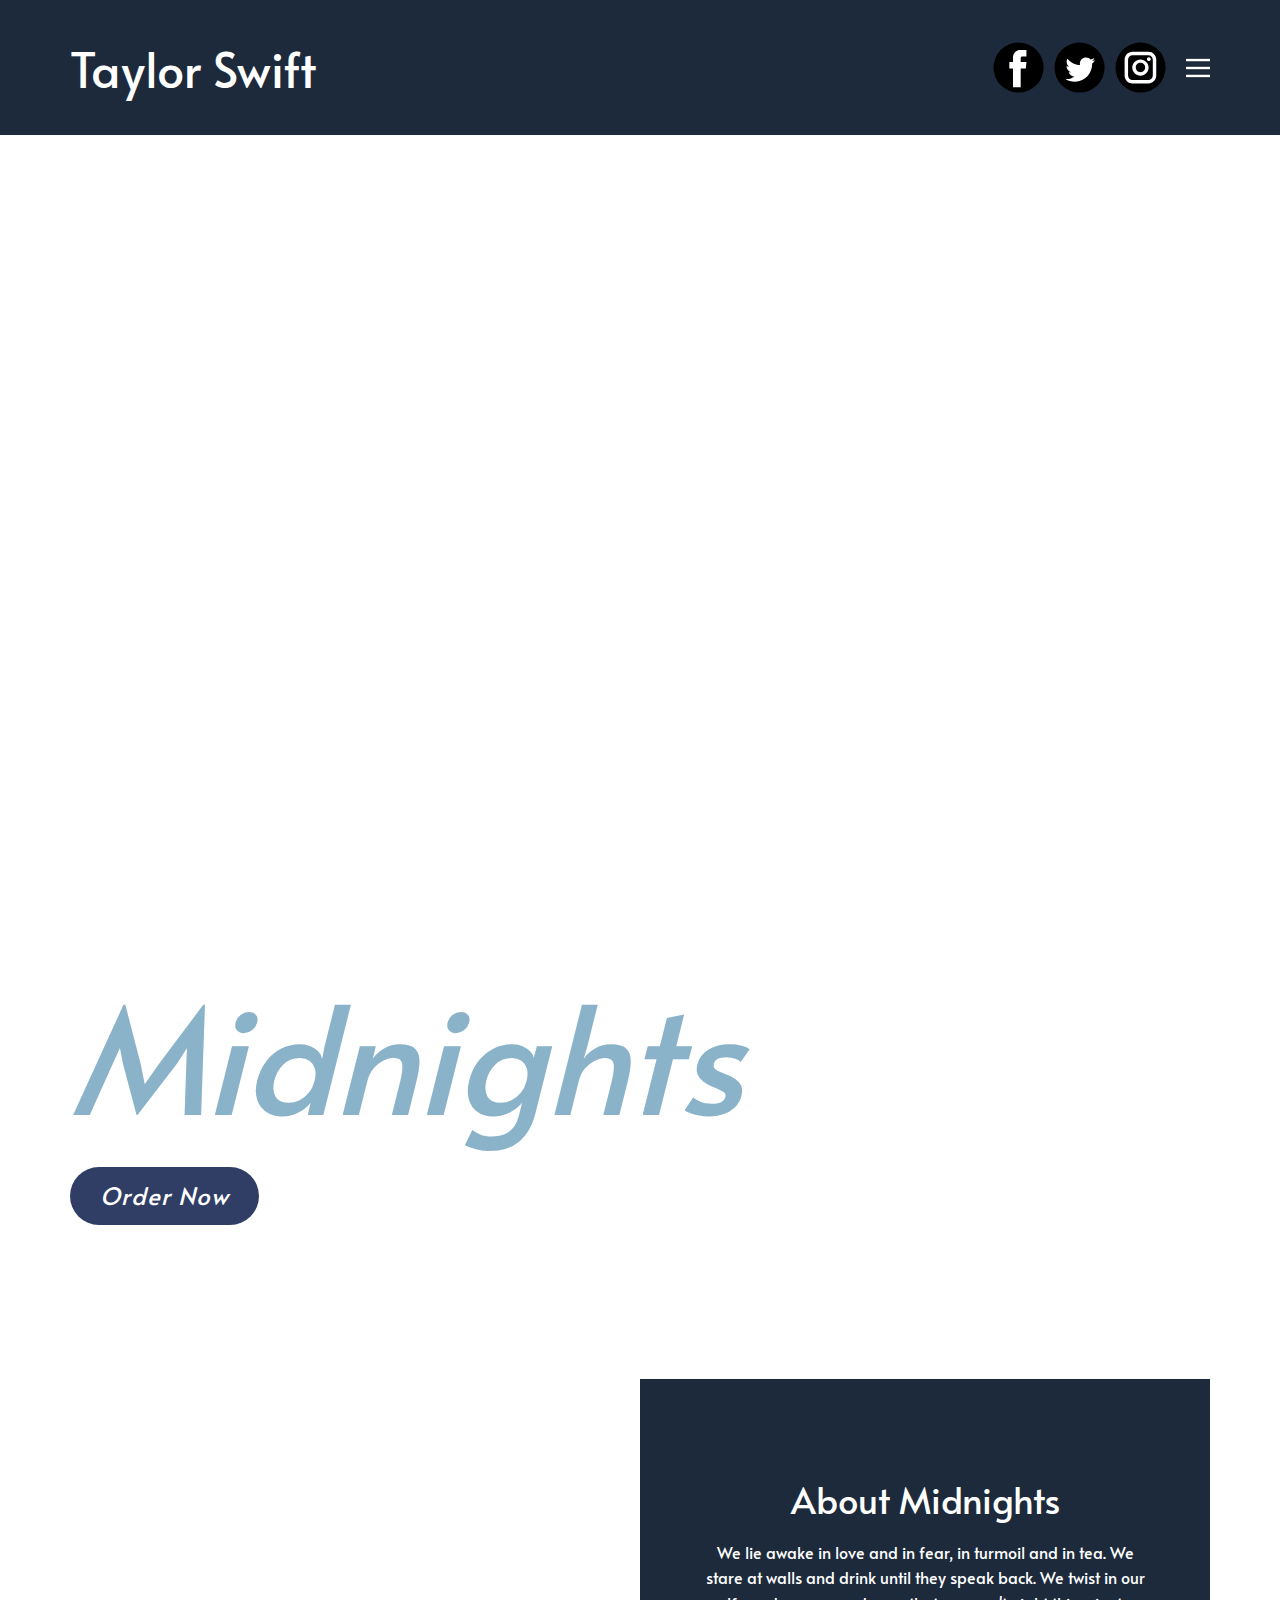
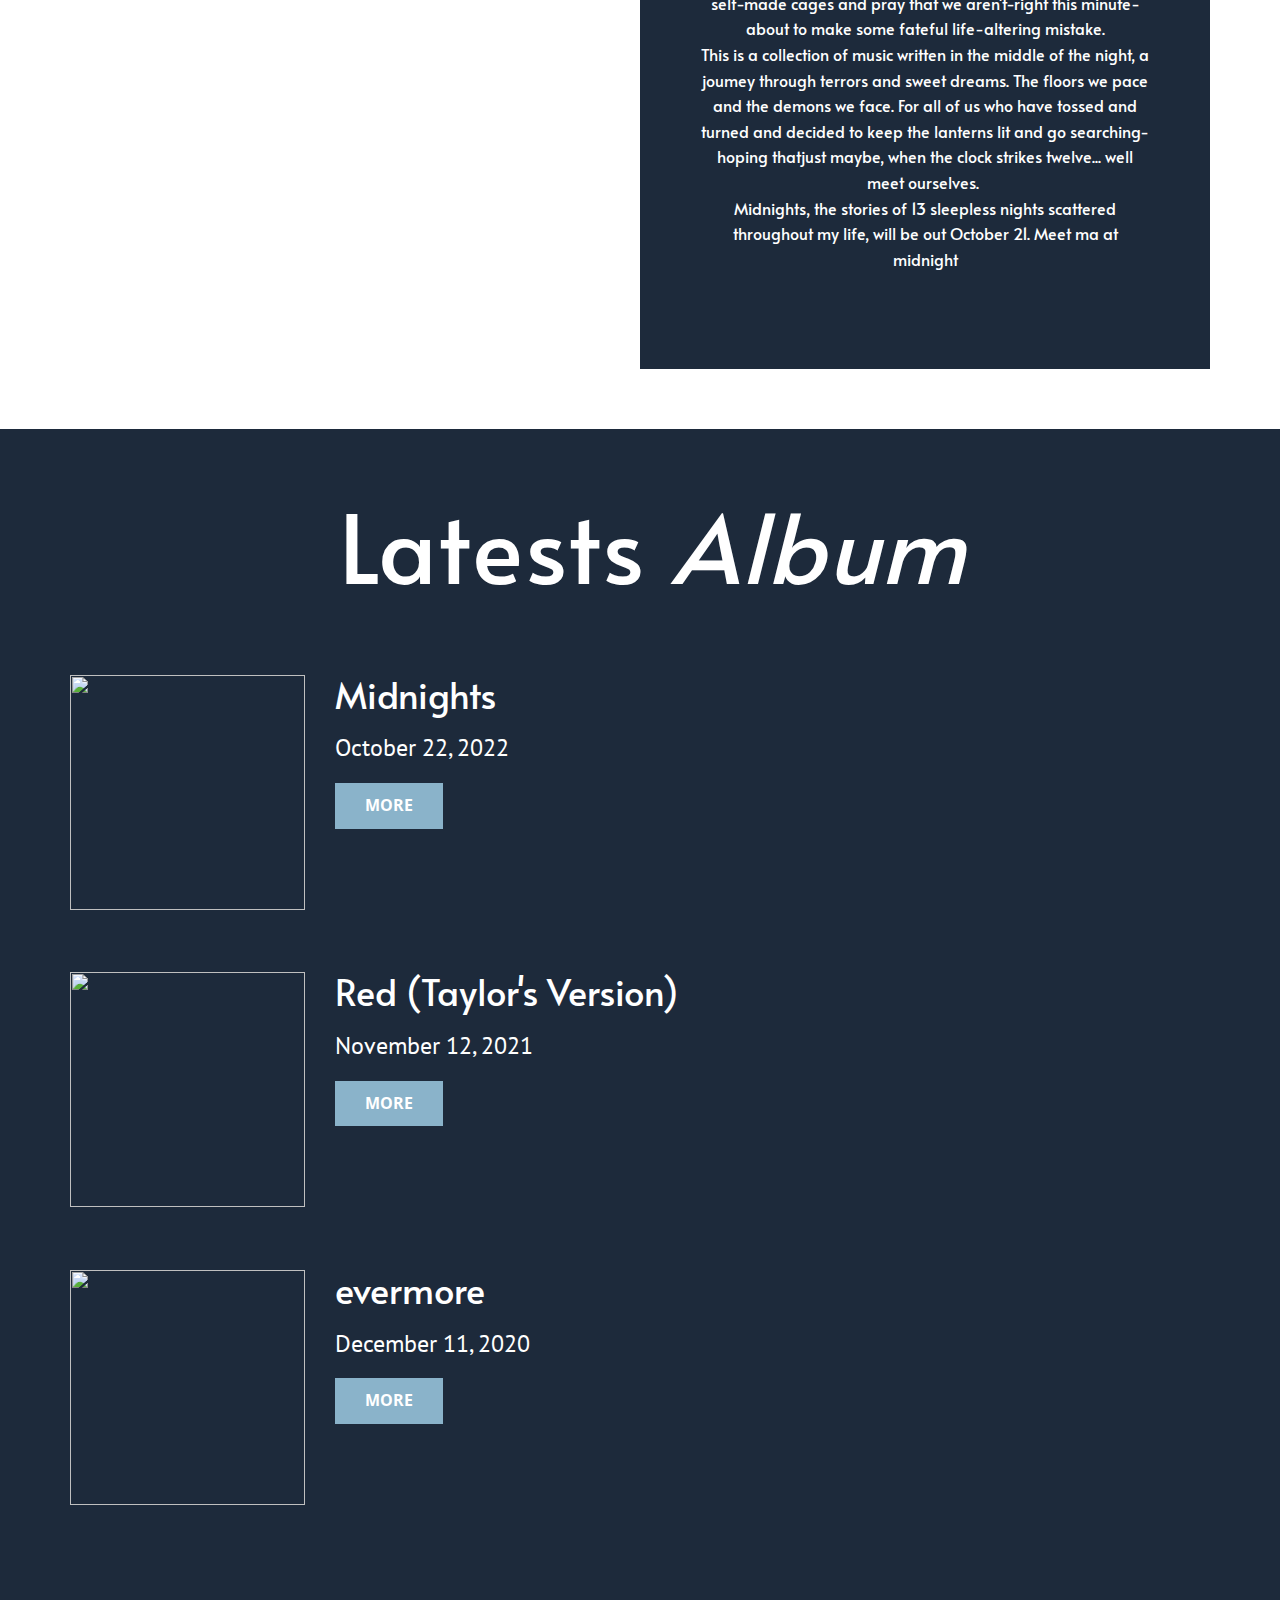
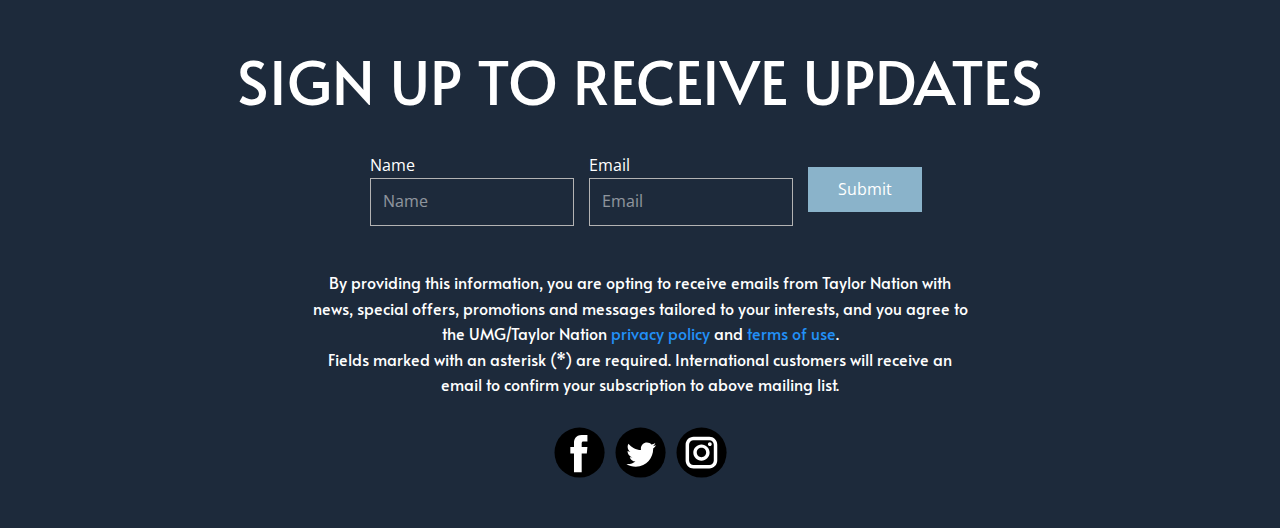
==== index.html @ 87cee046 "Add files via upload" ====
<!DOCTYPE html>
<html style="font-size: 16px;" lang="en"><head>
    <meta name="viewport" content="width=device-width, initial-scale=1.0">
    <meta charset="utf-8">
    <meta name="keywords" content="Global, ​Music, Your club name, dance, Festival, ​Our Night Club, ​&nbsp;Latests Events, Vatos Locos and Friends Friday 5.26, II Points x Secret Project – May 1st, Jean Pierre’s Wynwood Remix, ​Next Level Entertainment, Themusicshow, ​The best DJ&amp;apos;s and Musicians, ​Tonight Special Party&nbsp; &nbsp; Booking Available">
    <meta name="description" content="">
    <title>Home</title>
    <link rel="stylesheet" href="nicepage.css" media="screen">
<link rel="stylesheet" href="Home.css" media="screen">
    <script class="u-script" type="text/javascript" src="jquery.js" defer=""></script>
    <script class="u-script" type="text/javascript" src="nicepage.js" defer=""></script>
    <meta name="generator" content="Nicepage 4.20.1, nicepage.com">
    <link id="u-theme-google-font" rel="stylesheet" href="https://fonts.googleapis.com/css?family=Roboto:100,100i,300,300i,400,400i,500,500i,700,700i,900,900i|Open+Sans:300,300i,400,400i,500,500i,600,600i,700,700i,800,800i">
    <link id="u-page-google-font" rel="stylesheet" href="https://fonts.googleapis.com/css?family=PT+Sans:400,400i,700,700i|Alata:400">
    
    
    
    
    
    <script type="application/ld+json">{
		"@context": "http://schema.org",
		"@type": "Organization",
		"name": "",
		"sameAs": [
				"https://www.facebook.com/TaylorSwift",
				"https://twitter.com/taylorswift13?ref_src=twsrc%5Egoogle%7Ctwcamp%5Eserp%7Ctwgr%5Eauthor",
				"https://www.instagram.com/taylorswift/"
		]
}</script>
    <meta name="theme-color" content="#2290f7">
    <meta name="twitter:site" content="@">
    <meta name="twitter:card" content="summary_large_image">
    <meta name="twitter:title" content="Home">
    <meta name="twitter:description" content="">
    <meta property="og:title" content="Home">
    <meta property="og:type" content="website">
  </head>
  <body data-home-page="Home.html" data-home-page-title="Home" class="u-body u-xl-mode" data-lang="en"><header class="u-clearfix u-custom-color-1 u-header u-header" id="sec-f2d3"><div class="u-clearfix u-sheet u-valign-middle-lg u-valign-middle-md u-valign-middle-sm u-valign-middle-xl u-sheet-1">
        <h1 class="u-align-left u-custom-font u-text u-text-default u-text-1">Taylor Swift</h1>
        <nav class="u-align-right u-menu u-menu-hamburger u-offcanvas u-menu-1" data-responsive-from="XL">
          <div class="menu-collapse">
            <a class="u-button-style u-nav-link" href="#" style="padding: 4px 0px; font-size: calc(1em + 8px);">
              <svg class="u-svg-link" preserveAspectRatio="xMidYMin slice" viewBox="0 0 302 302" style=""><use xmlns:xlink="http://www.w3.org/1999/xlink" xlink:href="#svg-5c50"></use></svg>
              <svg xmlns="http://www.w3.org/2000/svg" xmlns:xlink="http://www.w3.org/1999/xlink" version="1.1" id="svg-5c50" x="0px" y="0px" viewBox="0 0 302 302" style="enable-background:new 0 0 302 302;" xml:space="preserve" class="u-svg-content"><g><rect y="36" width="302" height="30"></rect><rect y="236" width="302" height="30"></rect><rect y="136" width="302" height="30"></rect>
</g><g></g><g></g><g></g><g></g><g></g><g></g><g></g><g></g><g></g><g></g><g></g><g></g><g></g><g></g><g></g></svg>
            </a>
          </div>
          <div class="u-custom-menu u-nav-container">
            <ul class="u-nav u-unstyled u-nav-1"><li class="u-nav-item"><a class="u-button-style u-nav-link u-text-active-palette-1-base u-text-hover-palette-2-base" href="Home.html#carousel_54cc" style="padding: 10px 20px;">Home</a>
</li><li class="u-nav-item"><a class="u-button-style u-nav-link u-text-active-palette-1-base u-text-hover-palette-2-base" href="Home.html#sec-27c8" style="padding: 10px 20px;">About</a>
</li><li class="u-nav-item"><a class="u-button-style u-nav-link u-text-active-palette-1-base u-text-hover-palette-2-base" href="Home.html#sec-0b57" style="padding: 10px 20px;">Contact</a>
</li></ul>
          </div>
          <div class="u-custom-menu u-nav-container-collapse">
            <div class="u-align-center u-black u-container-style u-inner-container-layout u-opacity u-opacity-95 u-sidenav">
              <div class="u-inner-container-layout u-sidenav-overflow">
                <div class="u-menu-close"></div>
                <ul class="u-align-center u-nav u-popupmenu-items u-unstyled u-nav-2"><li class="u-nav-item"><a class="u-button-style u-nav-link" href="Home.html#carousel_54cc">Home</a>
</li><li class="u-nav-item"><a class="u-button-style u-nav-link" href="Home.html#sec-27c8">About</a>
</li><li class="u-nav-item"><a class="u-button-style u-nav-link" href="Home.html#sec-0b57">Contact</a>
</li></ul>
              </div>
            </div>
            <div class="u-black u-menu-overlay u-opacity u-opacity-70"></div>
          </div>
        </nav>
        <div class="u-social-icons u-spacing-10 u-social-icons-1">
          <a class="u-social-url" title="facebook" target="_blank" href="https://www.facebook.com/TaylorSwift"><span class="u-icon u-social-facebook u-social-icon u-text-black u-icon-1"><svg class="u-svg-link" preserveAspectRatio="xMidYMin slice" viewBox="0 0 112 112" style=""><use xmlns:xlink="http://www.w3.org/1999/xlink" xlink:href="#svg-efab"></use></svg><svg class="u-svg-content" viewBox="0 0 112 112" x="0" y="0" id="svg-efab"><circle fill="currentColor" cx="56.1" cy="56.1" r="55"></circle><path fill="#FFFFFF" d="M73.5,31.6h-9.1c-1.4,0-3.6,0.8-3.6,3.9v8.5h12.6L72,58.3H60.8v40.8H43.9V58.3h-8V43.9h8v-9.2
c0-6.7,3.1-17,17-17h12.5v13.9H73.5z"></path></svg></span>
          </a>
          <a class="u-social-url" title="twitter" target="_blank" href="https://twitter.com/taylorswift13?ref_src=twsrc%5Egoogle%7Ctwcamp%5Eserp%7Ctwgr%5Eauthor"><span class="u-icon u-social-icon u-social-twitter u-text-black u-icon-2"><svg class="u-svg-link" preserveAspectRatio="xMidYMin slice" viewBox="0 0 112 112" style=""><use xmlns:xlink="http://www.w3.org/1999/xlink" xlink:href="#svg-05a2"></use></svg><svg class="u-svg-content" viewBox="0 0 112 112" x="0" y="0" id="svg-05a2"><circle fill="currentColor" class="st0" cx="56.1" cy="56.1" r="55"></circle><path fill="#FFFFFF" d="M83.8,47.3c0,0.6,0,1.2,0,1.7c0,17.7-13.5,38.2-38.2,38.2C38,87.2,31,85,25,81.2c1,0.1,2.1,0.2,3.2,0.2
c6.3,0,12.1-2.1,16.7-5.7c-5.9-0.1-10.8-4-12.5-9.3c0.8,0.2,1.7,0.2,2.5,0.2c1.2,0,2.4-0.2,3.5-0.5c-6.1-1.2-10.8-6.7-10.8-13.1
c0-0.1,0-0.1,0-0.2c1.8,1,3.9,1.6,6.1,1.7c-3.6-2.4-6-6.5-6-11.2c0-2.5,0.7-4.8,1.8-6.7c6.6,8.1,16.5,13.5,27.6,14
c-0.2-1-0.3-2-0.3-3.1c0-7.4,6-13.4,13.4-13.4c3.9,0,7.3,1.6,9.8,4.2c3.1-0.6,5.9-1.7,8.5-3.3c-1,3.1-3.1,5.8-5.9,7.4
c2.7-0.3,5.3-1,7.7-2.1C88.7,43,86.4,45.4,83.8,47.3z"></path></svg></span>
          </a>
          <a class="u-social-url" title="instagram" target="_blank" href="https://www.instagram.com/taylorswift/"><span class="u-icon u-social-icon u-social-instagram u-text-black u-icon-3"><svg class="u-svg-link" preserveAspectRatio="xMidYMin slice" viewBox="0 0 112 112" style=""><use xmlns:xlink="http://www.w3.org/1999/xlink" xlink:href="#svg-617a"></use></svg><svg class="u-svg-content" viewBox="0 0 112 112" x="0" y="0" id="svg-617a"><circle fill="currentColor" cx="56.1" cy="56.1" r="55"></circle><path fill="#FFFFFF" d="M55.9,38.2c-9.9,0-17.9,8-17.9,17.9C38,66,46,74,55.9,74c9.9,0,17.9-8,17.9-17.9C73.8,46.2,65.8,38.2,55.9,38.2
z M55.9,66.4c-5.7,0-10.3-4.6-10.3-10.3c-0.1-5.7,4.6-10.3,10.3-10.3c5.7,0,10.3,4.6,10.3,10.3C66.2,61.8,61.6,66.4,55.9,66.4z"></path><path fill="#FFFFFF" d="M74.3,33.5c-2.3,0-4.2,1.9-4.2,4.2s1.9,4.2,4.2,4.2s4.2-1.9,4.2-4.2S76.6,33.5,74.3,33.5z"></path><path fill="#FFFFFF" d="M73.1,21.3H38.6c-9.7,0-17.5,7.9-17.5,17.5v34.5c0,9.7,7.9,17.6,17.5,17.6h34.5c9.7,0,17.5-7.9,17.5-17.5V38.8
C90.6,29.1,82.7,21.3,73.1,21.3z M83,73.3c0,5.5-4.5,9.9-9.9,9.9H38.6c-5.5,0-9.9-4.5-9.9-9.9V38.8c0-5.5,4.5-9.9,9.9-9.9h34.5
c5.5,0,9.9,4.5,9.9,9.9V73.3z"></path></svg></span>
          </a>
        </div>
      </div></header>
    <section class="u-align-left u-clearfix u-image u-section-1" id="carousel_54cc" data-image-width="1600" data-image-height="900">
      <div class="u-clearfix u-sheet u-sheet-1">
        <h4 class="u-custom-font u-text u-text-body-alt-color u-text-1">Latest Release </h4>
        <h2 class="u-custom-font u-text u-text-custom-color-2 u-text-2">Midnights</h2>
        <a href="https://www.target.com/c/taylor-swift/-/N-54u4c" class="u-btn u-btn-round u-button-style u-custom-color-3 u-custom-font u-hover-custom-color-2 u-radius-50 u-text-hover-black u-btn-1">Order Now<span style="font-weight: 400;">
            <span style="font-style: italic;"></span>
          </span>
        </a>
      </div>
    </section>
    <section class="u-align-center u-clearfix u-section-2" id="sec-27c8">
      <div class="u-clearfix u-sheet u-valign-middle u-sheet-1">
        <div class="u-clearfix u-expanded-width u-gutter-0 u-layout-wrap u-layout-wrap-1">
          <div class="u-layout" style="">
            <div class="u-layout-row" style="">
              <div class="u-align-left u-container-style u-image u-layout-cell u-left-cell u-size-30 u-size-xs-60 u-image-1" src="" data-image-width="1024" data-image-height="1024">
                <div class="u-container-layout u-container-layout-1" src=""></div>
              </div>
              <div class="u-align-left u-container-style u-custom-color-1 u-layout-cell u-right-cell u-size-30 u-size-xs-60 u-layout-cell-2">
                <div class="u-container-layout u-container-layout-2">
                  <h2 class="u-align-center u-custom-font u-text u-text-default u-text-1">About Midnights</h2>
                  <p class="u-align-center u-custom-font u-text u-text-2"> We lie awake in love and in fear, in turmoil and in tea. We stare at walls and drink until they speak back. We twist in our
self-made cages and pray that we aren't-right this minute-about to make some fateful life-altering mistake.<br>This is a collection of music written in the middle of the night, a joumey through terrors and sweet dreams. The floors we pace and the demons we face. For all of us who have tossed and turned and decided to keep the lanterns lit and go searching-hoping thatjust maybe, when the clock strikes twelve... well meet ourselves.&nbsp;<br>Midnights, the stories of 13 sleepless nights scattered throughout my life, will be out October 21. Meet ma at midnight
                  </p>
                </div>
              </div>
            </div>
          </div>
        </div>
      </div>
    </section>
    <section class="u-align-center u-clearfix u-custom-color-1 u-section-3" id="carousel_39ce">
      <div class="u-clearfix u-sheet u-sheet-1">
        <h1 class="u-custom-font u-text u-text-1"><span class="u-icon"></span>&nbsp;Latests <span style="font-style: italic;">Album</span>
        </h1>
        <div class="u-expanded-width u-list u-list-1">
          <div class="u-repeater u-repeater-1">
            <div class="u-container-align-center-xs u-container-style u-list-item u-repeater-item">
              <div class="u-container-layout u-similar-container u-container-layout-1">
                <img src="images/image2.png" alt="" class="u-image u-image-default u-preserve-proportions u-image-1" data-image-width="1400" data-image-height="1400">
                <h2 class="u-align-center-sm u-align-center-xs u-custom-font u-text u-text-2">Midnights</h2>
                <h5 class="u-align-center-sm u-align-center-xs u-custom-font u-font-pt-sans u-text u-text-3">October 22, 2022</h5>
                <a href="https://open.spotify.com/album/3lS1y25WAhcqJDATJK70Mq" class="u-active-white u-align-center-xs u-border-none u-btn u-button-style u-custom-color-2 u-hover-white u-text-active-palette-5-dark-3 u-text-body-alt-color u-text-hover-palette-5-dark-3 u-btn-1">more</a>
              </div>
            </div>
            <div class="u-container-align-center-xs u-container-style u-list-item u-repeater-item">
              <div class="u-container-layout u-similar-container u-container-layout-2">
                <img src="images/image3.png" alt="" class="u-image u-image-default u-preserve-proportions u-image-2" data-image-width="300" data-image-height="300">
                <h2 class="u-align-center-sm u-align-center-xs u-custom-font u-text u-text-4">Red (Taylor's Version)</h2>
                <h5 class="u-align-center-sm u-align-center-xs u-custom-font u-font-pt-sans u-text u-text-5">November 12, 2021</h5>
                <a href="https://open.spotify.com/album/6kZ42qRrzov54LcAk4onW9" class="u-active-white u-align-center-xs u-border-none u-btn u-button-style u-custom-color-2 u-hover-white u-text-active-palette-5-dark-3 u-text-body-alt-color u-text-hover-palette-5-dark-3 u-btn-2">more</a>
              </div>
            </div>
            <div class="u-container-align-center-xs u-container-style u-list-item u-repeater-item">
              <div class="u-container-layout u-similar-container u-container-layout-3">
                <img src="images/image4.png" alt="" class="u-image u-image-default u-preserve-proportions u-image-3" data-image-width="300" data-image-height="300">
                <h2 class="u-align-center-sm u-align-center-xs u-custom-font u-text u-text-6">evermore</h2>
                <h5 class="u-align-center-sm u-align-center-xs u-custom-font u-font-pt-sans u-text u-text-7">December 11, 2020</h5>
                <a href="https://open.spotify.com/album/6AORtDjduMM3bupSWzbTSG" class="u-active-white u-align-center-xs u-border-none u-btn u-button-style u-custom-color-2 u-hover-white u-text-active-palette-5-dark-3 u-text-body-alt-color u-text-hover-palette-5-dark-3 u-btn-3">more</a>
              </div>
            </div>
          </div>
        </div>
      </div>
    </section>
    <section class="u-align-center u-clearfix u-custom-color-1 u-section-4" id="sec-0b57">
      <div class="u-clearfix u-sheet u-sheet-1">
        <h2 class="u-custom-font u-text u-text-1"> SIGN UP TO RECEIVE UPDATES</h2>
        <div class="u-form u-form-1">
          <form action="https://forms.nicepagesrv.com/Form/Process" class="u-clearfix u-form-horizontal u-form-spacing-15 u-inner-form" style="padding: 15px" source="email">
            <div class="u-form-group u-form-name u-label-top">
              <label for="name-558c" class="u-label">Name</label>
              <input type="text" placeholder="Name" id="name-558c" name="name" class="u-border-1 u-border-grey-30 u-input u-input-rectangle" required="">
            </div>
            <div class="u-form-email u-form-group u-label-top">
              <label for="email-558c" class="u-label">Email</label>
              <input type="email" placeholder="Email" id="email-558c" name="email" class="u-border-1 u-border-grey-30 u-input u-input-rectangle" required="">
            </div>
            <div class="u-form-group u-form-submit">
              <a href="#" class="u-border-none u-btn u-btn-submit u-button-style u-custom-color-2 u-btn-1">Submit</a>
              <input type="submit" value="submit" class="u-form-control-hidden">
            </div>
            <div class="u-form-send-message u-form-send-success">Thank you! Your message has been sent.</div>
            <div class="u-form-send-error u-form-send-message">Unable to send your message. Please fix errors then try again.</div>
            <input type="hidden" value="" name="recaptchaResponse">
            <input type="hidden" name="formServices" value="962bf2c0b4dd2c6fae34e771d8e2af79">
          </form>
        </div>
        <p class="u-custom-font u-text u-text-2"> By providing this information, you are opting to receive emails from Taylor Nation with news, special offers, promotions and messages tailored to your interests, and you agree to the UMG/Taylor Nation&nbsp;<a href="https://www.taylorswift.com/privacy" title="Privacy Policy" alt="Privacy Policy" class="u-active-none u-border-none u-btn u-button-style u-hover-none u-none u-text-palette-1-base u-btn-2">privacy policy</a>&nbsp;and&nbsp;<a href="https://www.taylorswift.com/terms" title="Terms of Use" alt="Terms of Use" class="u-active-none u-border-none u-btn u-button-style u-hover-none u-none u-text-palette-1-base u-btn-3">terms of use</a>.<br>Fields marked with an asterisk (*) are required. International customers will receive an email to confirm your subscription to above mailing list.
        </p>
        <div class="u-social-icons u-spacing-10 u-social-icons-1">
          <a class="u-social-url" title="facebook" target="_blank" href="https://www.facebook.com/TaylorSwift"><span class="u-icon u-social-facebook u-social-icon u-text-black u-icon-1"><svg class="u-svg-link" preserveAspectRatio="xMidYMin slice" viewBox="0 0 112 112" style=""><use xmlns:xlink="http://www.w3.org/1999/xlink" xlink:href="#svg-a2e4"></use></svg><svg class="u-svg-content" viewBox="0 0 112 112" x="0" y="0" id="svg-a2e4"><circle fill="currentColor" cx="56.1" cy="56.1" r="55"></circle><path fill="#FFFFFF" d="M73.5,31.6h-9.1c-1.4,0-3.6,0.8-3.6,3.9v8.5h12.6L72,58.3H60.8v40.8H43.9V58.3h-8V43.9h8v-9.2
c0-6.7,3.1-17,17-17h12.5v13.9H73.5z"></path></svg></span>
          </a>
          <a class="u-social-url" title="twitter" target="_blank" href="https://twitter.com/taylorswift13?ref_src=twsrc%5Egoogle%7Ctwcamp%5Eserp%7Ctwgr%5Eauthor"><span class="u-icon u-social-icon u-social-twitter u-text-black u-icon-2"><svg class="u-svg-link" preserveAspectRatio="xMidYMin slice" viewBox="0 0 112 112" style=""><use xmlns:xlink="http://www.w3.org/1999/xlink" xlink:href="#svg-2c25"></use></svg><svg class="u-svg-content" viewBox="0 0 112 112" x="0" y="0" id="svg-2c25"><circle fill="currentColor" class="st0" cx="56.1" cy="56.1" r="55"></circle><path fill="#FFFFFF" d="M83.8,47.3c0,0.6,0,1.2,0,1.7c0,17.7-13.5,38.2-38.2,38.2C38,87.2,31,85,25,81.2c1,0.1,2.1,0.2,3.2,0.2
c6.3,0,12.1-2.1,16.7-5.7c-5.9-0.1-10.8-4-12.5-9.3c0.8,0.2,1.7,0.2,2.5,0.2c1.2,0,2.4-0.2,3.5-0.5c-6.1-1.2-10.8-6.7-10.8-13.1
c0-0.1,0-0.1,0-0.2c1.8,1,3.9,1.6,6.1,1.7c-3.6-2.4-6-6.5-6-11.2c0-2.5,0.7-4.8,1.8-6.7c6.6,8.1,16.5,13.5,27.6,14
c-0.2-1-0.3-2-0.3-3.1c0-7.4,6-13.4,13.4-13.4c3.9,0,7.3,1.6,9.8,4.2c3.1-0.6,5.9-1.7,8.5-3.3c-1,3.1-3.1,5.8-5.9,7.4
c2.7-0.3,5.3-1,7.7-2.1C88.7,43,86.4,45.4,83.8,47.3z"></path></svg></span>
          </a>
          <a class="u-social-url" title="instagram" target="_blank" href="https://www.instagram.com/taylorswift/"><span class="u-icon u-social-icon u-social-instagram u-text-black u-icon-3"><svg class="u-svg-link" preserveAspectRatio="xMidYMin slice" viewBox="0 0 112 112" style=""><use xmlns:xlink="http://www.w3.org/1999/xlink" xlink:href="#svg-3aba"></use></svg><svg class="u-svg-content" viewBox="0 0 112 112" x="0" y="0" id="svg-3aba"><circle fill="currentColor" cx="56.1" cy="56.1" r="55"></circle><path fill="#FFFFFF" d="M55.9,38.2c-9.9,0-17.9,8-17.9,17.9C38,66,46,74,55.9,74c9.9,0,17.9-8,17.9-17.9C73.8,46.2,65.8,38.2,55.9,38.2
z M55.9,66.4c-5.7,0-10.3-4.6-10.3-10.3c-0.1-5.7,4.6-10.3,10.3-10.3c5.7,0,10.3,4.6,10.3,10.3C66.2,61.8,61.6,66.4,55.9,66.4z"></path><path fill="#FFFFFF" d="M74.3,33.5c-2.3,0-4.2,1.9-4.2,4.2s1.9,4.2,4.2,4.2s4.2-1.9,4.2-4.2S76.6,33.5,74.3,33.5z"></path><path fill="#FFFFFF" d="M73.1,21.3H38.6c-9.7,0-17.5,7.9-17.5,17.5v34.5c0,9.7,7.9,17.6,17.5,17.6h34.5c9.7,0,17.5-7.9,17.5-17.5V38.8
C90.6,29.1,82.7,21.3,73.1,21.3z M83,73.3c0,5.5-4.5,9.9-9.9,9.9H38.6c-5.5,0-9.9-4.5-9.9-9.9V38.8c0-5.5,4.5-9.9,9.9-9.9h34.5
c5.5,0,9.9,4.5,9.9,9.9V73.3z"></path></svg></span>
          </a>
        </div>
      </div>
    </section>
    
    
    
  
</body></html>
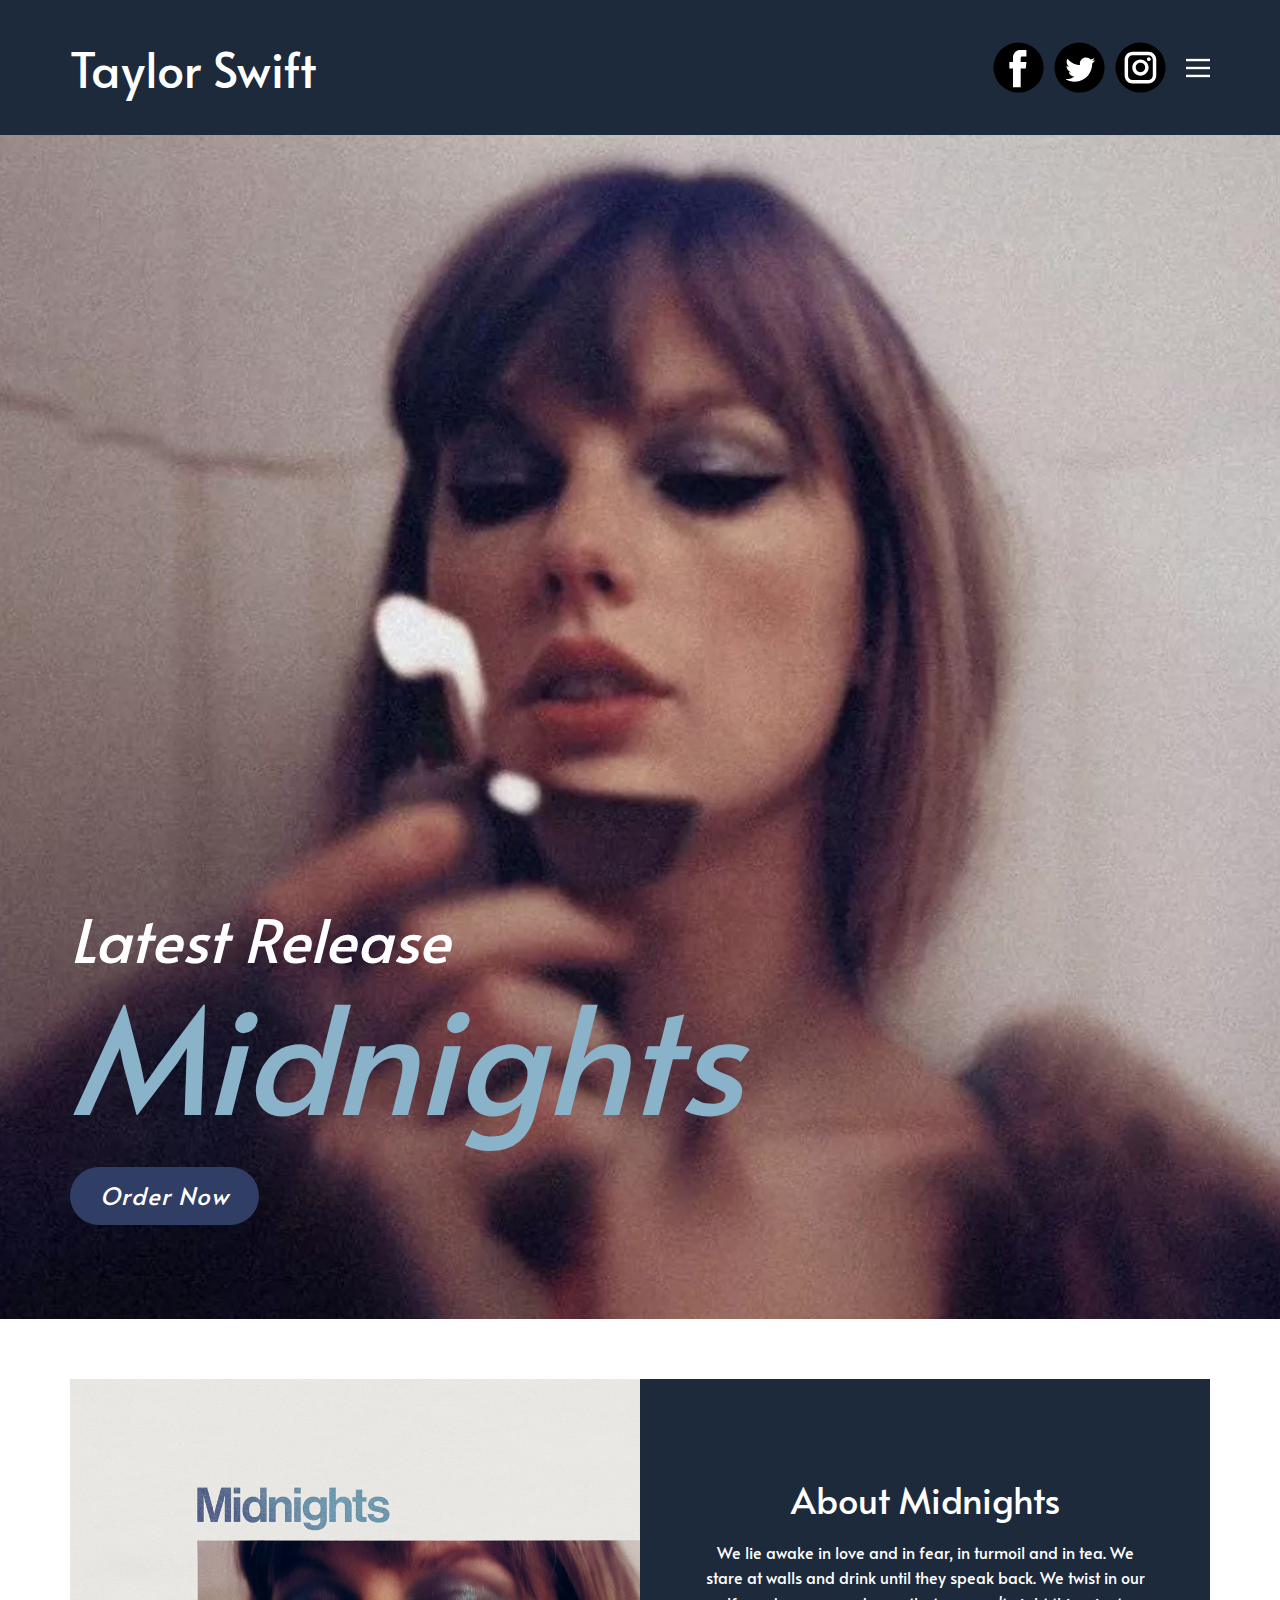
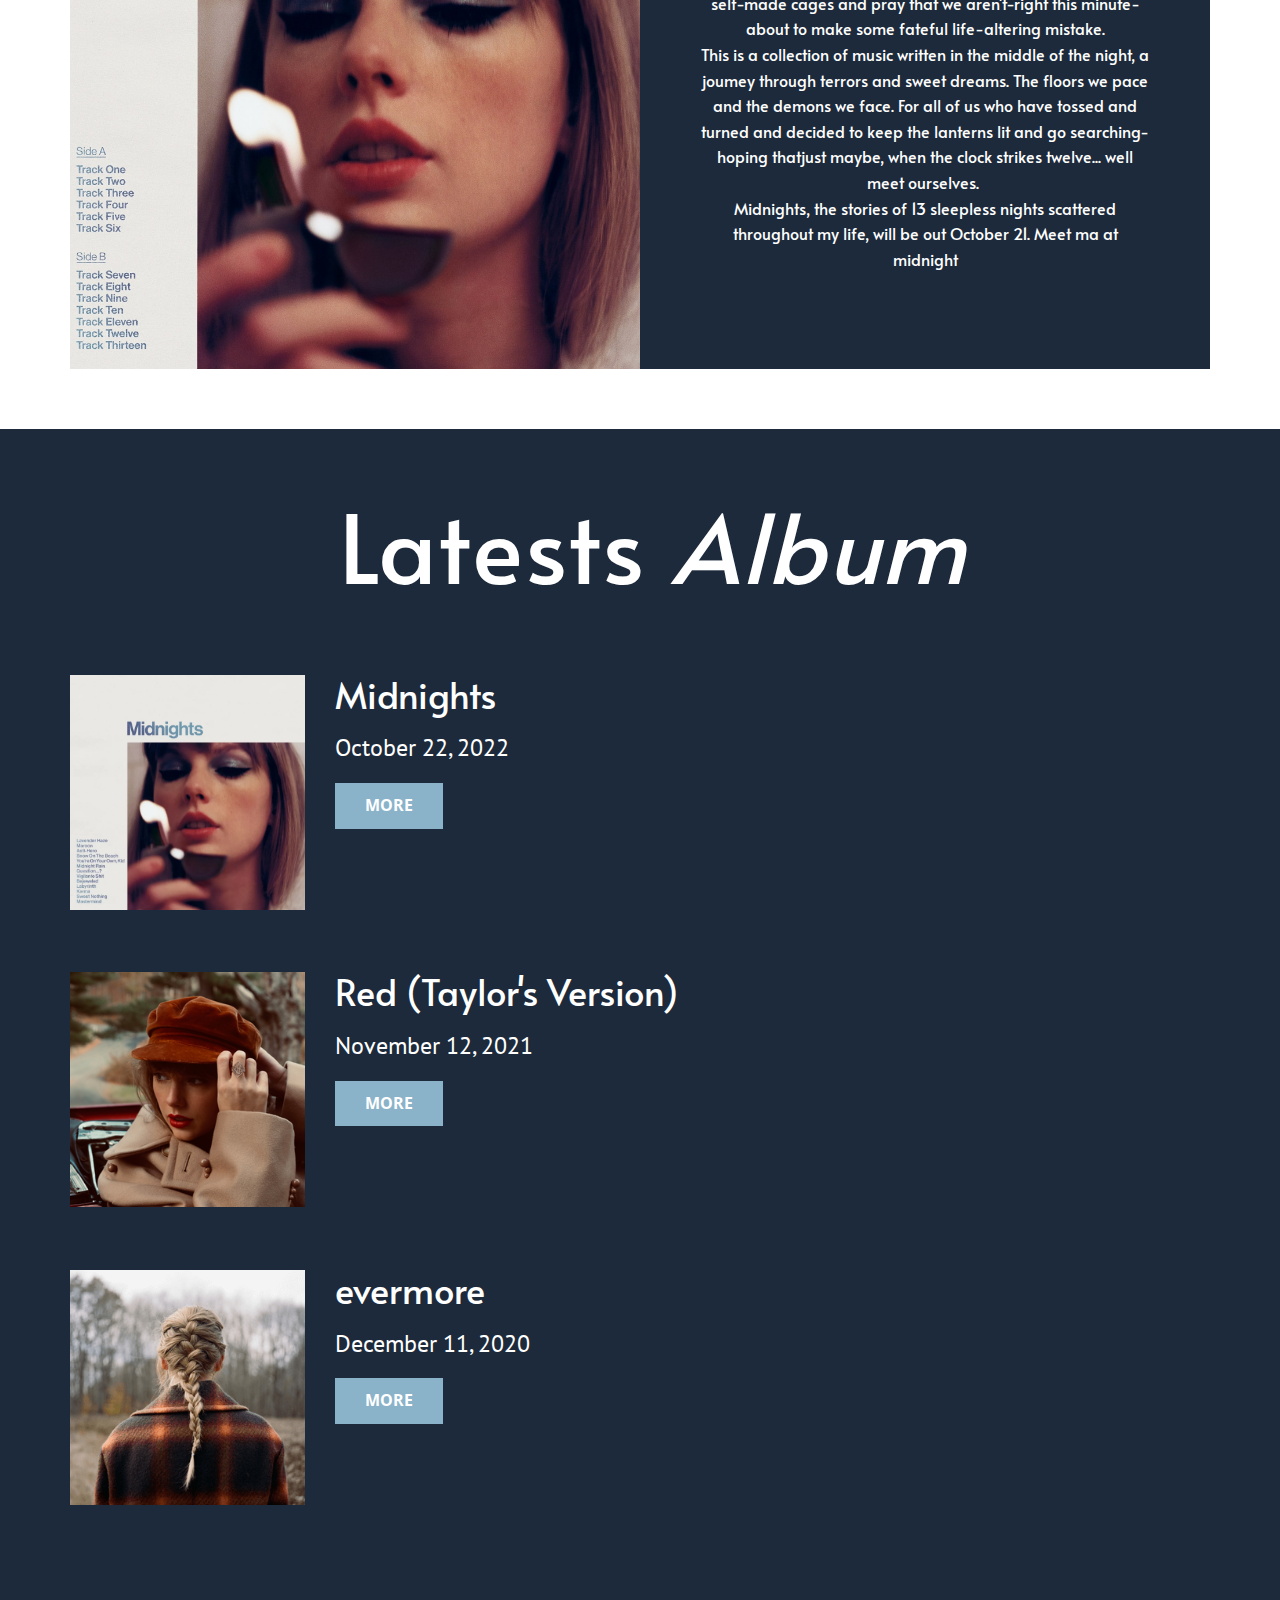
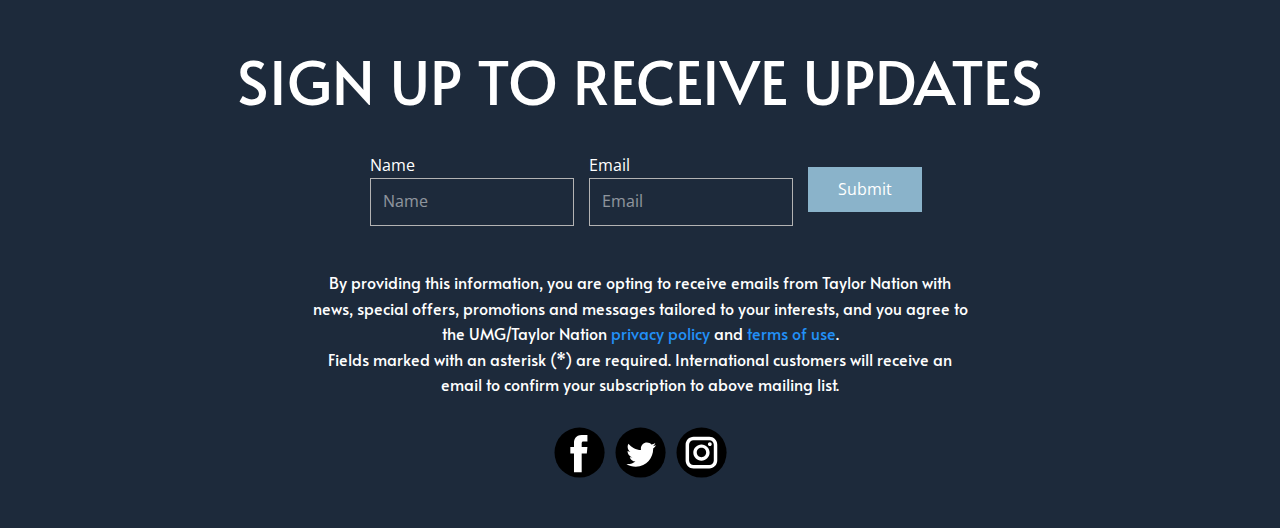
==== commit dae90fec: "Add files via upload" ====
--- a/index.html
+++ b/index.html
@@ -36,7 +36,7 @@
     <meta property="og:type" content="website">
   </head>
   <body data-home-page="Home.html" data-home-page-title="Home" class="u-body u-xl-mode" data-lang="en"><header class="u-clearfix u-custom-color-1 u-header u-header" id="sec-f2d3"><div class="u-clearfix u-sheet u-valign-middle-lg u-valign-middle-md u-valign-middle-sm u-valign-middle-xl u-sheet-1">
-        <h1 class="u-align-left u-custom-font u-text u-text-default u-text-1">Taylor Swift</h1>
+        <h1 class="u-align-center-xs u-align-left-lg u-align-left-md u-align-left-sm u-align-left-xl u-custom-font u-text u-text-default u-text-1">Taylor Swift</h1>
         <nav class="u-align-right u-menu u-menu-hamburger u-offcanvas u-menu-1" data-responsive-from="XL">
           <div class="menu-collapse">
             <a class="u-button-style u-nav-link" href="#" style="padding: 4px 0px; font-size: calc(1em + 8px);">
@@ -192,5 +192,6 @@
     
     
     
+    
   
 </body></html>--- a/nicepage.css
+++ b/nicepage.css
@@ -38808,28 +38808,25 @@
 
 @media (max-width: 575px) {
   .u-header .u-sheet-1 {
-    min-height: 142px;
+    min-height: 111px;
   }
 
   .u-header .u-text-1 {
     width: auto;
-    font-size: 2.25rem;
-    margin-top: 51px;
-    margin-left: -19px;
+    margin-top: 41px;
   }
 
   .u-header .u-menu-1 {
     width: auto;
     margin-top: -32px;
-    margin-right: -24px;
+    margin-right: auto;
+    margin-left: 316px;
   }
 
   .u-header .u-social-icons-1 {
-    height: 31px;
-    width: 114px;
-    margin-top: -32px;
-    margin-right: 20px;
-    margin-bottom: 52px;
+    height: 27px;
+    width: 101px;
+    margin: -29px auto 0 209px;
   }
 }
  .u-footer {
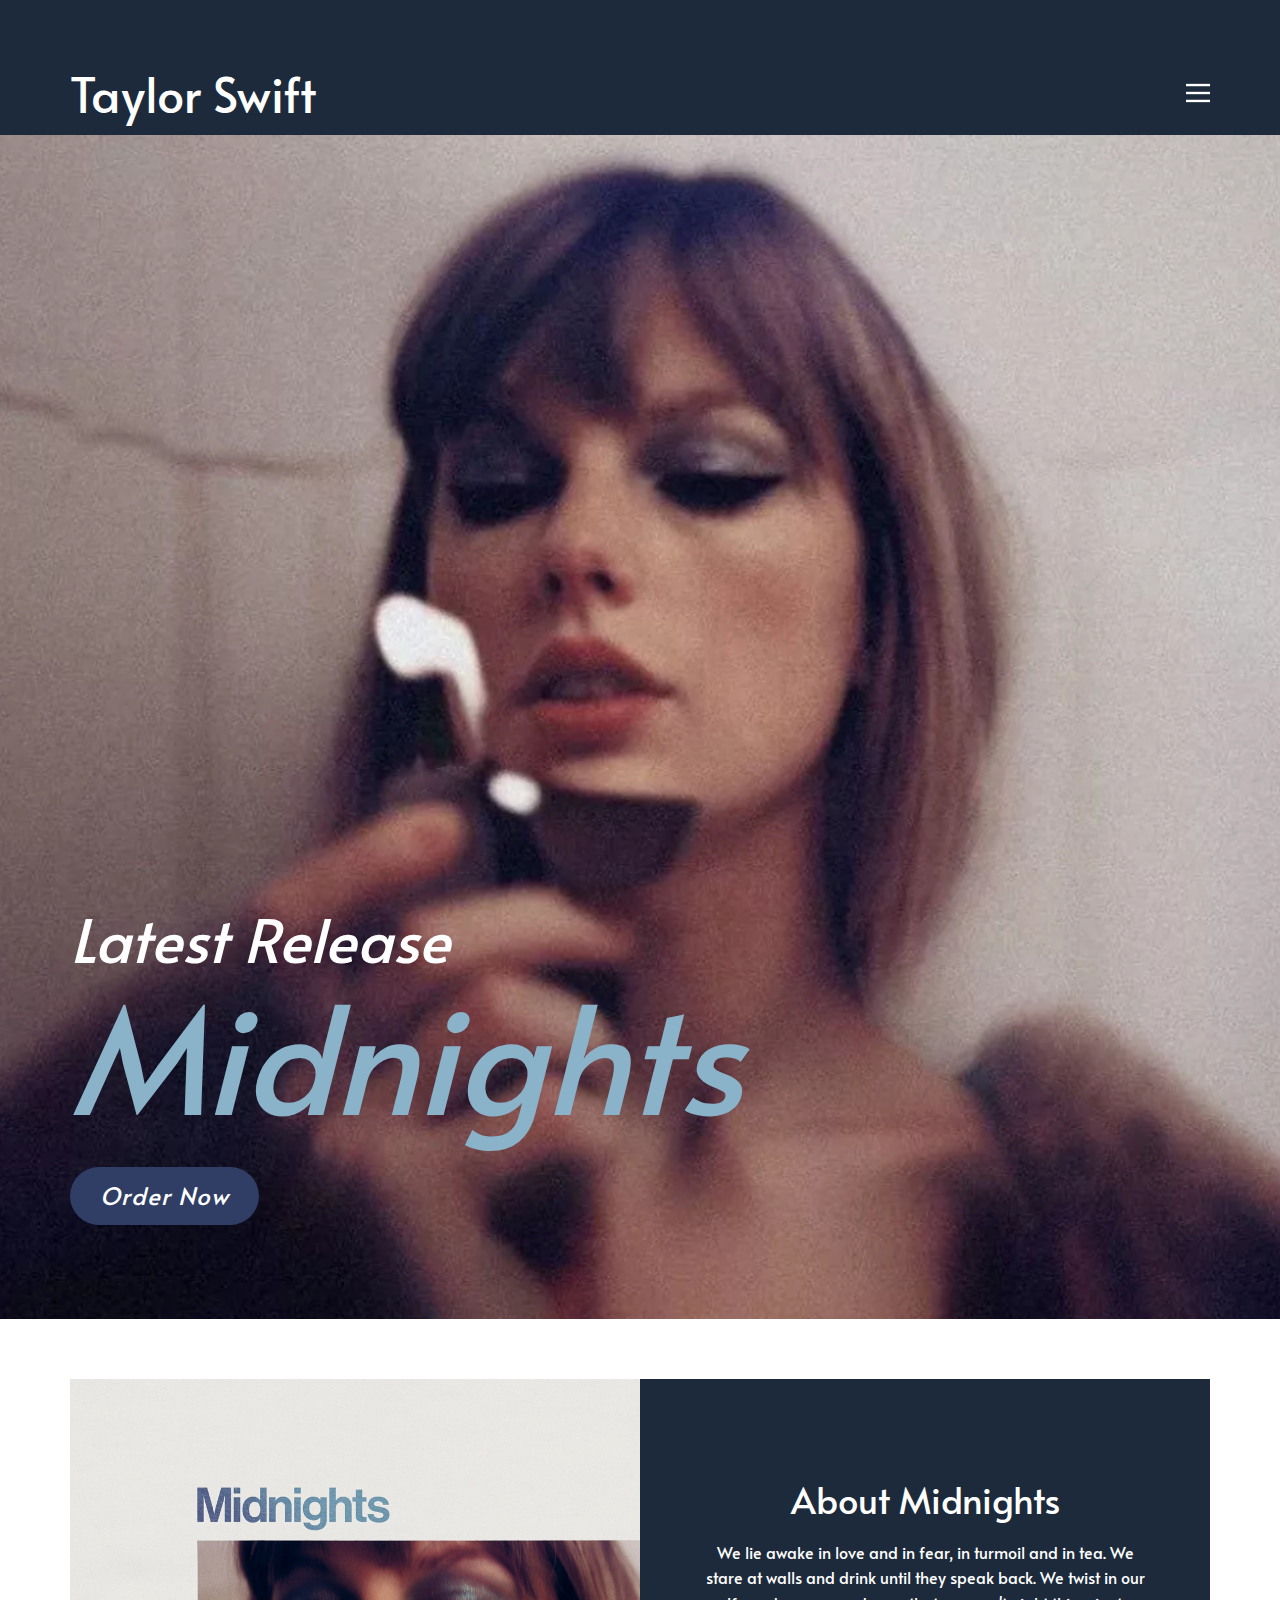
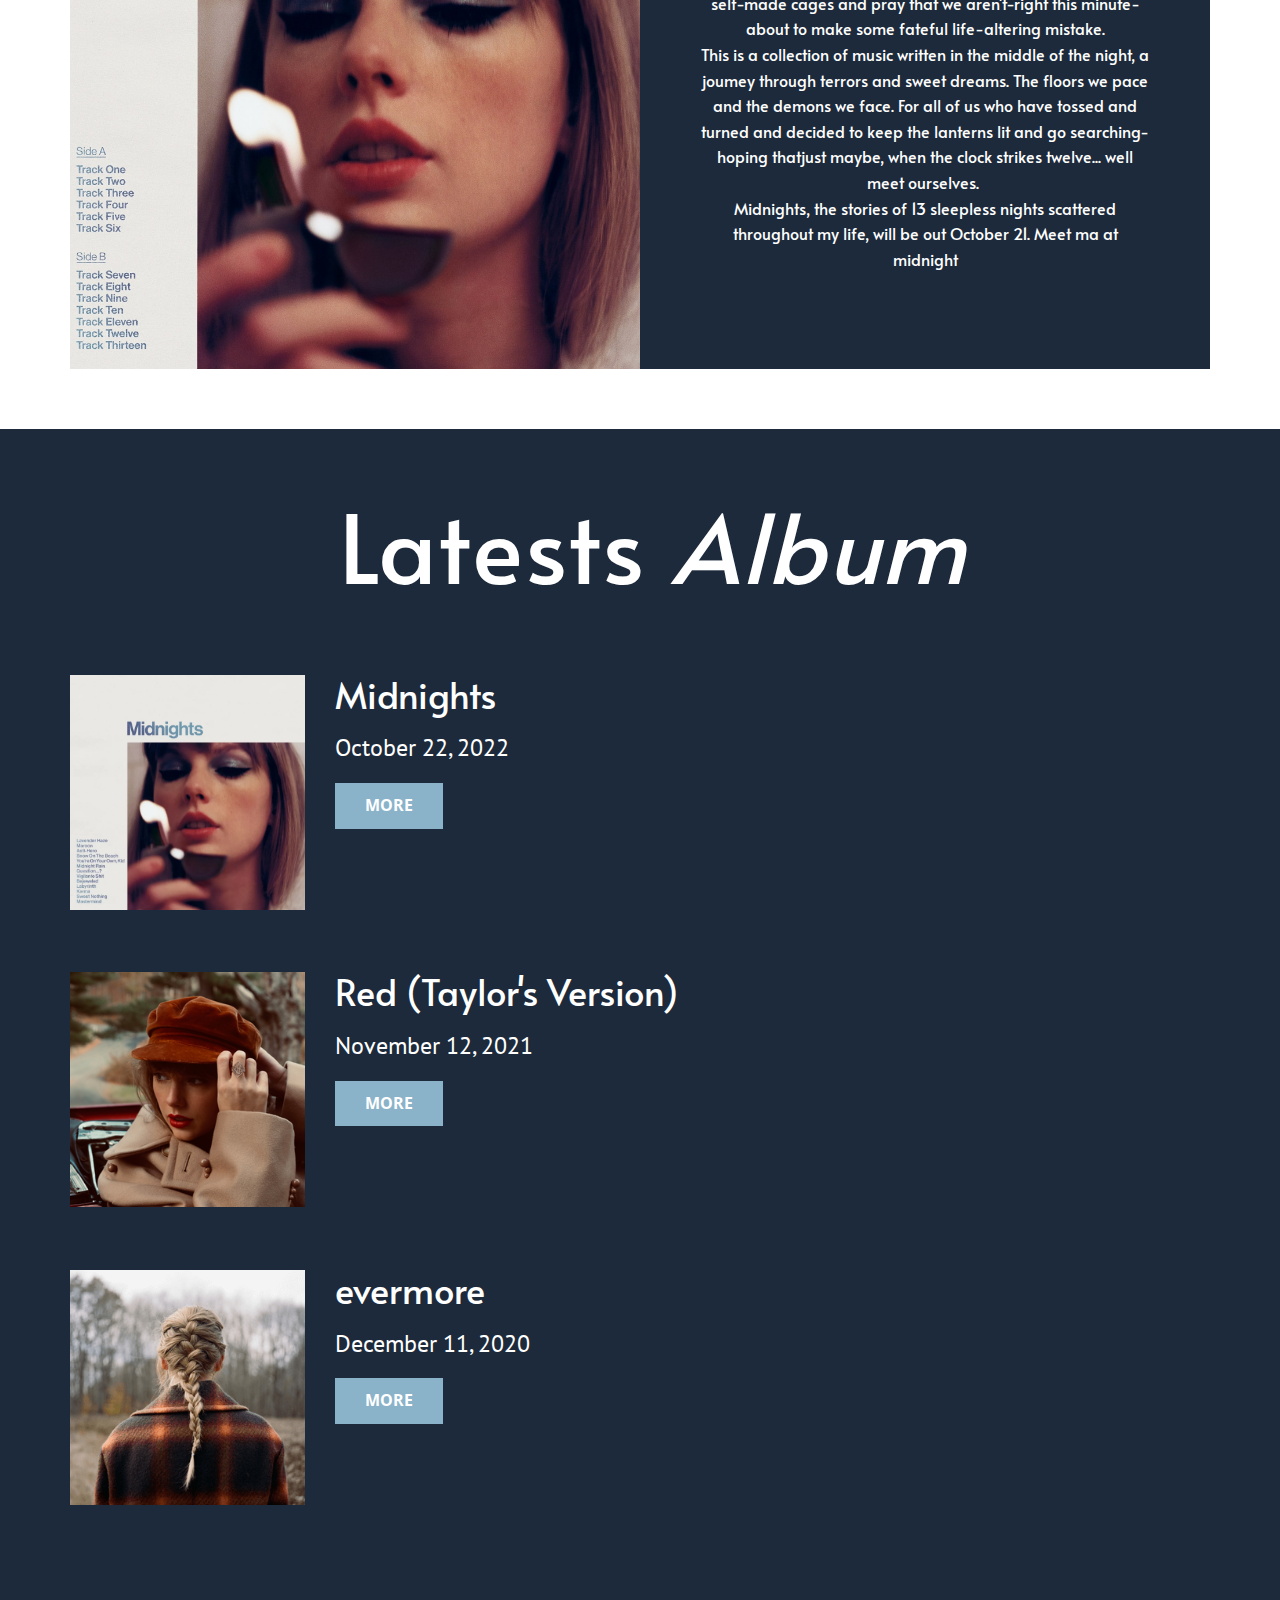
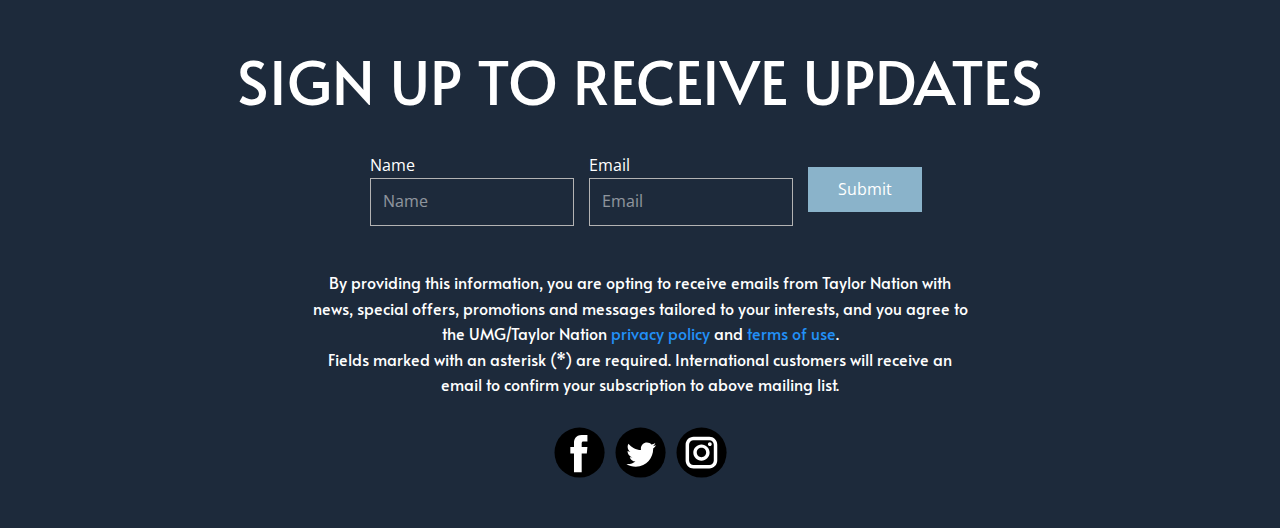
==== commit 35e41349: "Add files via upload" ====
--- a/index.html
+++ b/index.html
@@ -64,24 +64,9 @@
             <div class="u-black u-menu-overlay u-opacity u-opacity-70"></div>
           </div>
         </nav>
-        <div class="u-social-icons u-spacing-10 u-social-icons-1">
-          <a class="u-social-url" title="facebook" target="_blank" href="https://www.facebook.com/TaylorSwift"><span class="u-icon u-social-facebook u-social-icon u-text-black u-icon-1"><svg class="u-svg-link" preserveAspectRatio="xMidYMin slice" viewBox="0 0 112 112" style=""><use xmlns:xlink="http://www.w3.org/1999/xlink" xlink:href="#svg-efab"></use></svg><svg class="u-svg-content" viewBox="0 0 112 112" x="0" y="0" id="svg-efab"><circle fill="currentColor" cx="56.1" cy="56.1" r="55"></circle><path fill="#FFFFFF" d="M73.5,31.6h-9.1c-1.4,0-3.6,0.8-3.6,3.9v8.5h12.6L72,58.3H60.8v40.8H43.9V58.3h-8V43.9h8v-9.2
-c0-6.7,3.1-17,17-17h12.5v13.9H73.5z"></path></svg></span>
-          </a>
-          <a class="u-social-url" title="twitter" target="_blank" href="https://twitter.com/taylorswift13?ref_src=twsrc%5Egoogle%7Ctwcamp%5Eserp%7Ctwgr%5Eauthor"><span class="u-icon u-social-icon u-social-twitter u-text-black u-icon-2"><svg class="u-svg-link" preserveAspectRatio="xMidYMin slice" viewBox="0 0 112 112" style=""><use xmlns:xlink="http://www.w3.org/1999/xlink" xlink:href="#svg-05a2"></use></svg><svg class="u-svg-content" viewBox="0 0 112 112" x="0" y="0" id="svg-05a2"><circle fill="currentColor" class="st0" cx="56.1" cy="56.1" r="55"></circle><path fill="#FFFFFF" d="M83.8,47.3c0,0.6,0,1.2,0,1.7c0,17.7-13.5,38.2-38.2,38.2C38,87.2,31,85,25,81.2c1,0.1,2.1,0.2,3.2,0.2
-c6.3,0,12.1-2.1,16.7-5.7c-5.9-0.1-10.8-4-12.5-9.3c0.8,0.2,1.7,0.2,2.5,0.2c1.2,0,2.4-0.2,3.5-0.5c-6.1-1.2-10.8-6.7-10.8-13.1
-c0-0.1,0-0.1,0-0.2c1.8,1,3.9,1.6,6.1,1.7c-3.6-2.4-6-6.5-6-11.2c0-2.5,0.7-4.8,1.8-6.7c6.6,8.1,16.5,13.5,27.6,14
-c-0.2-1-0.3-2-0.3-3.1c0-7.4,6-13.4,13.4-13.4c3.9,0,7.3,1.6,9.8,4.2c3.1-0.6,5.9-1.7,8.5-3.3c-1,3.1-3.1,5.8-5.9,7.4
-c2.7-0.3,5.3-1,7.7-2.1C88.7,43,86.4,45.4,83.8,47.3z"></path></svg></span>
-          </a>
-          <a class="u-social-url" title="instagram" target="_blank" href="https://www.instagram.com/taylorswift/"><span class="u-icon u-social-icon u-social-instagram u-text-black u-icon-3"><svg class="u-svg-link" preserveAspectRatio="xMidYMin slice" viewBox="0 0 112 112" style=""><use xmlns:xlink="http://www.w3.org/1999/xlink" xlink:href="#svg-617a"></use></svg><svg class="u-svg-content" viewBox="0 0 112 112" x="0" y="0" id="svg-617a"><circle fill="currentColor" cx="56.1" cy="56.1" r="55"></circle><path fill="#FFFFFF" d="M55.9,38.2c-9.9,0-17.9,8-17.9,17.9C38,66,46,74,55.9,74c9.9,0,17.9-8,17.9-17.9C73.8,46.2,65.8,38.2,55.9,38.2
-z M55.9,66.4c-5.7,0-10.3-4.6-10.3-10.3c-0.1-5.7,4.6-10.3,10.3-10.3c5.7,0,10.3,4.6,10.3,10.3C66.2,61.8,61.6,66.4,55.9,66.4z"></path><path fill="#FFFFFF" d="M74.3,33.5c-2.3,0-4.2,1.9-4.2,4.2s1.9,4.2,4.2,4.2s4.2-1.9,4.2-4.2S76.6,33.5,74.3,33.5z"></path><path fill="#FFFFFF" d="M73.1,21.3H38.6c-9.7,0-17.5,7.9-17.5,17.5v34.5c0,9.7,7.9,17.6,17.5,17.6h34.5c9.7,0,17.5-7.9,17.5-17.5V38.8
-C90.6,29.1,82.7,21.3,73.1,21.3z M83,73.3c0,5.5-4.5,9.9-9.9,9.9H38.6c-5.5,0-9.9-4.5-9.9-9.9V38.8c0-5.5,4.5-9.9,9.9-9.9h34.5
-c5.5,0,9.9,4.5,9.9,9.9V73.3z"></path></svg></span>
-          </a>
-        </div>
+        
       </div></header>
-    <section class="u-align-left u-clearfix u-image u-section-1" id="carousel_54cc" data-image-width="1600" data-image-height="900">
+    <section class="u-align-left u-clearfix u-image u-section-1" id="carousel_54cc" title="https://img.thetedellis.com/v7/thetedellis.com/wp-content/uploads/2022/08/222_29e5b83be83a3b96ae4266aad0854eb2_2000.jpg?org_if_sml=0" data-image-width="1600" data-image-height="900">
       <div class="u-clearfix u-sheet u-sheet-1">
         <h4 class="u-custom-font u-text u-text-body-alt-color u-text-1">Latest Release </h4>
         <h2 class="u-custom-font u-text u-text-custom-color-2 u-text-2">Midnights</h2>
@@ -96,7 +81,7 @@
         <div class="u-clearfix u-expanded-width u-gutter-0 u-layout-wrap u-layout-wrap-1">
           <div class="u-layout" style="">
             <div class="u-layout-row" style="">
-              <div class="u-align-left u-container-style u-image u-layout-cell u-left-cell u-size-30 u-size-xs-60 u-image-1" src="" data-image-width="1024" data-image-height="1024">
+              <div class="u-align-left u-container-style u-image u-layout-cell u-left-cell u-size-30 u-size-xs-60 u-image-1" src="" title="https://images.complex.com/complex/images/c_fill,dpr_auto,f_auto,q_auto,w_1400/fl_lossy,pg_1/ypl8mcswjow3jibjgmjn/t-swift-midnights?fimg-ssr-default" data-image-width="1024" data-image-height="1024">
                 <div class="u-container-layout u-container-layout-1" src=""></div>
               </div>
               <div class="u-align-left u-container-style u-custom-color-1 u-layout-cell u-right-cell u-size-30 u-size-xs-60 u-layout-cell-2">
@@ -120,7 +105,7 @@
           <div class="u-repeater u-repeater-1">
             <div class="u-container-align-center-xs u-container-style u-list-item u-repeater-item">
               <div class="u-container-layout u-similar-container u-container-layout-1">
-                <img src="images/image2.png" alt="" class="u-image u-image-default u-preserve-proportions u-image-1" data-image-width="1400" data-image-height="1400">
+                <img src="images/image2.png" alt="" title="https://images.complex.com/complex/images/c_fill,dpr_auto,f_auto,q_auto,w_1400/fl_lossy,pg_1/ypl8mcswjow3jibjgmjn/t-swift-midnights?fimg-ssr-default" class="u-image u-image-default u-preserve-proportions u-image-1" data-image-width="1400" data-image-height="1400">
                 <h2 class="u-align-center-sm u-align-center-xs u-custom-font u-text u-text-2">Midnights</h2>
                 <h5 class="u-align-center-sm u-align-center-xs u-custom-font u-font-pt-sans u-text u-text-3">October 22, 2022</h5>
                 <a href="https://open.spotify.com/album/3lS1y25WAhcqJDATJK70Mq" class="u-active-white u-align-center-xs u-border-none u-btn u-button-style u-custom-color-2 u-hover-white u-text-active-palette-5-dark-3 u-text-body-alt-color u-text-hover-palette-5-dark-3 u-btn-1">more</a>
@@ -128,7 +113,7 @@
             </div>
             <div class="u-container-align-center-xs u-container-style u-list-item u-repeater-item">
               <div class="u-container-layout u-similar-container u-container-layout-2">
-                <img src="images/image3.png" alt="" class="u-image u-image-default u-preserve-proportions u-image-2" data-image-width="300" data-image-height="300">
+                <img src="images/image3.png" alt="" title="https://upload.wikimedia.org/wikipedia/en/4/47/Taylor_Swift_-_Red_%28Taylor%27s_Version%29.png" class="u-image u-image-default u-preserve-proportions u-image-2" data-image-width="300" data-image-height="300">
                 <h2 class="u-align-center-sm u-align-center-xs u-custom-font u-text u-text-4">Red (Taylor's Version)</h2>
                 <h5 class="u-align-center-sm u-align-center-xs u-custom-font u-font-pt-sans u-text u-text-5">November 12, 2021</h5>
                 <a href="https://open.spotify.com/album/6kZ42qRrzov54LcAk4onW9" class="u-active-white u-align-center-xs u-border-none u-btn u-button-style u-custom-color-2 u-hover-white u-text-active-palette-5-dark-3 u-text-body-alt-color u-text-hover-palette-5-dark-3 u-btn-2">more</a>
@@ -136,7 +121,7 @@
             </div>
             <div class="u-container-align-center-xs u-container-style u-list-item u-repeater-item">
               <div class="u-container-layout u-similar-container u-container-layout-3">
-                <img src="images/image4.png" alt="" class="u-image u-image-default u-preserve-proportions u-image-3" data-image-width="300" data-image-height="300">
+                <img src="images/image4.png" alt="" title="https://upload.wikimedia.org/wikipedia/vi/0/0a/Taylor_Swift_-_Evermore.png" class="u-image u-image-default u-preserve-proportions u-image-3" data-image-width="300" data-image-height="300">
                 <h2 class="u-align-center-sm u-align-center-xs u-custom-font u-text u-text-6">evermore</h2>
                 <h5 class="u-align-center-sm u-align-center-xs u-custom-font u-font-pt-sans u-text u-text-7">December 11, 2020</h5>
                 <a href="https://open.spotify.com/album/6AORtDjduMM3bupSWzbTSG" class="u-active-white u-align-center-xs u-border-none u-btn u-button-style u-custom-color-2 u-hover-white u-text-active-palette-5-dark-3 u-text-body-alt-color u-text-hover-palette-5-dark-3 u-btn-3">more</a>
--- a/nicepage.css
+++ b/nicepage.css
@@ -83,7 +83,6 @@
     -khtml-user-select: none;
     -webkit-user-select: none;
     -ms-user-select: none;
-    break-after: always;
     page-break-after: always; }
   .fr-view .fr-file {
     position: relative; }
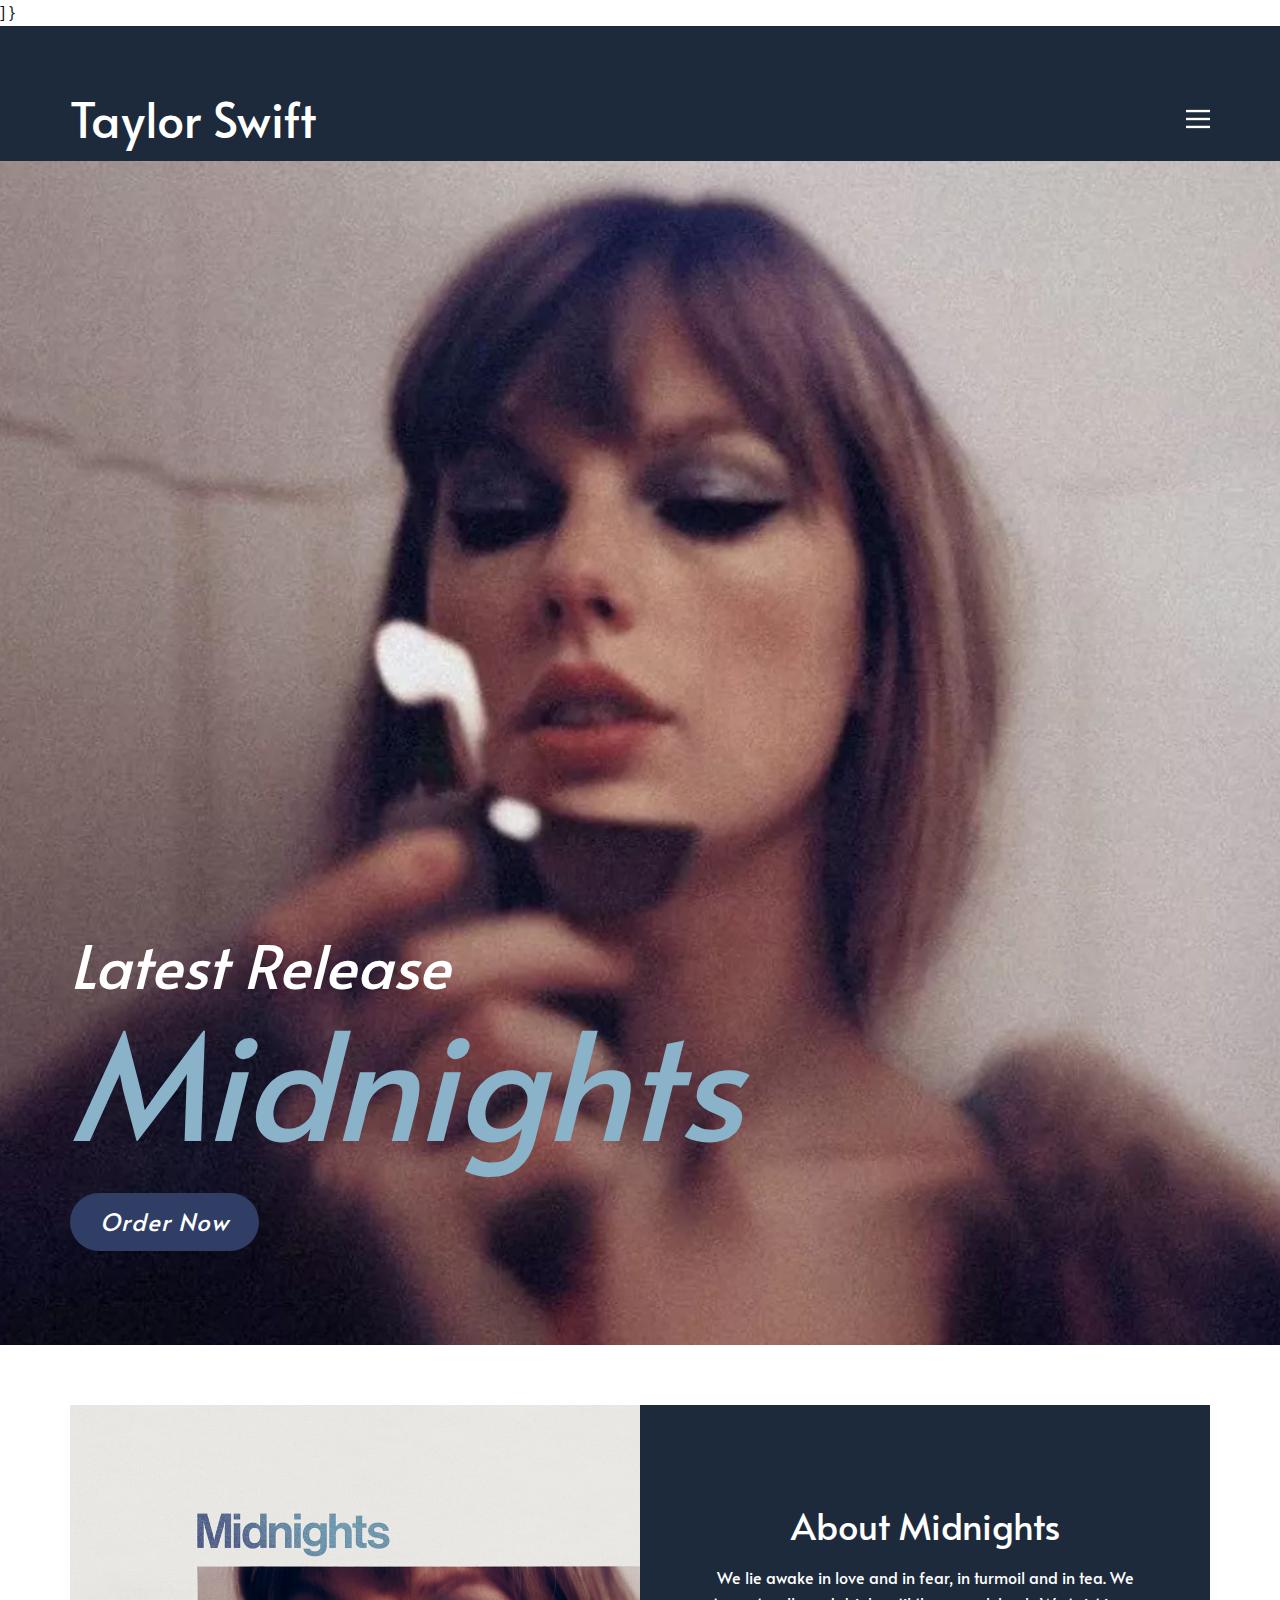
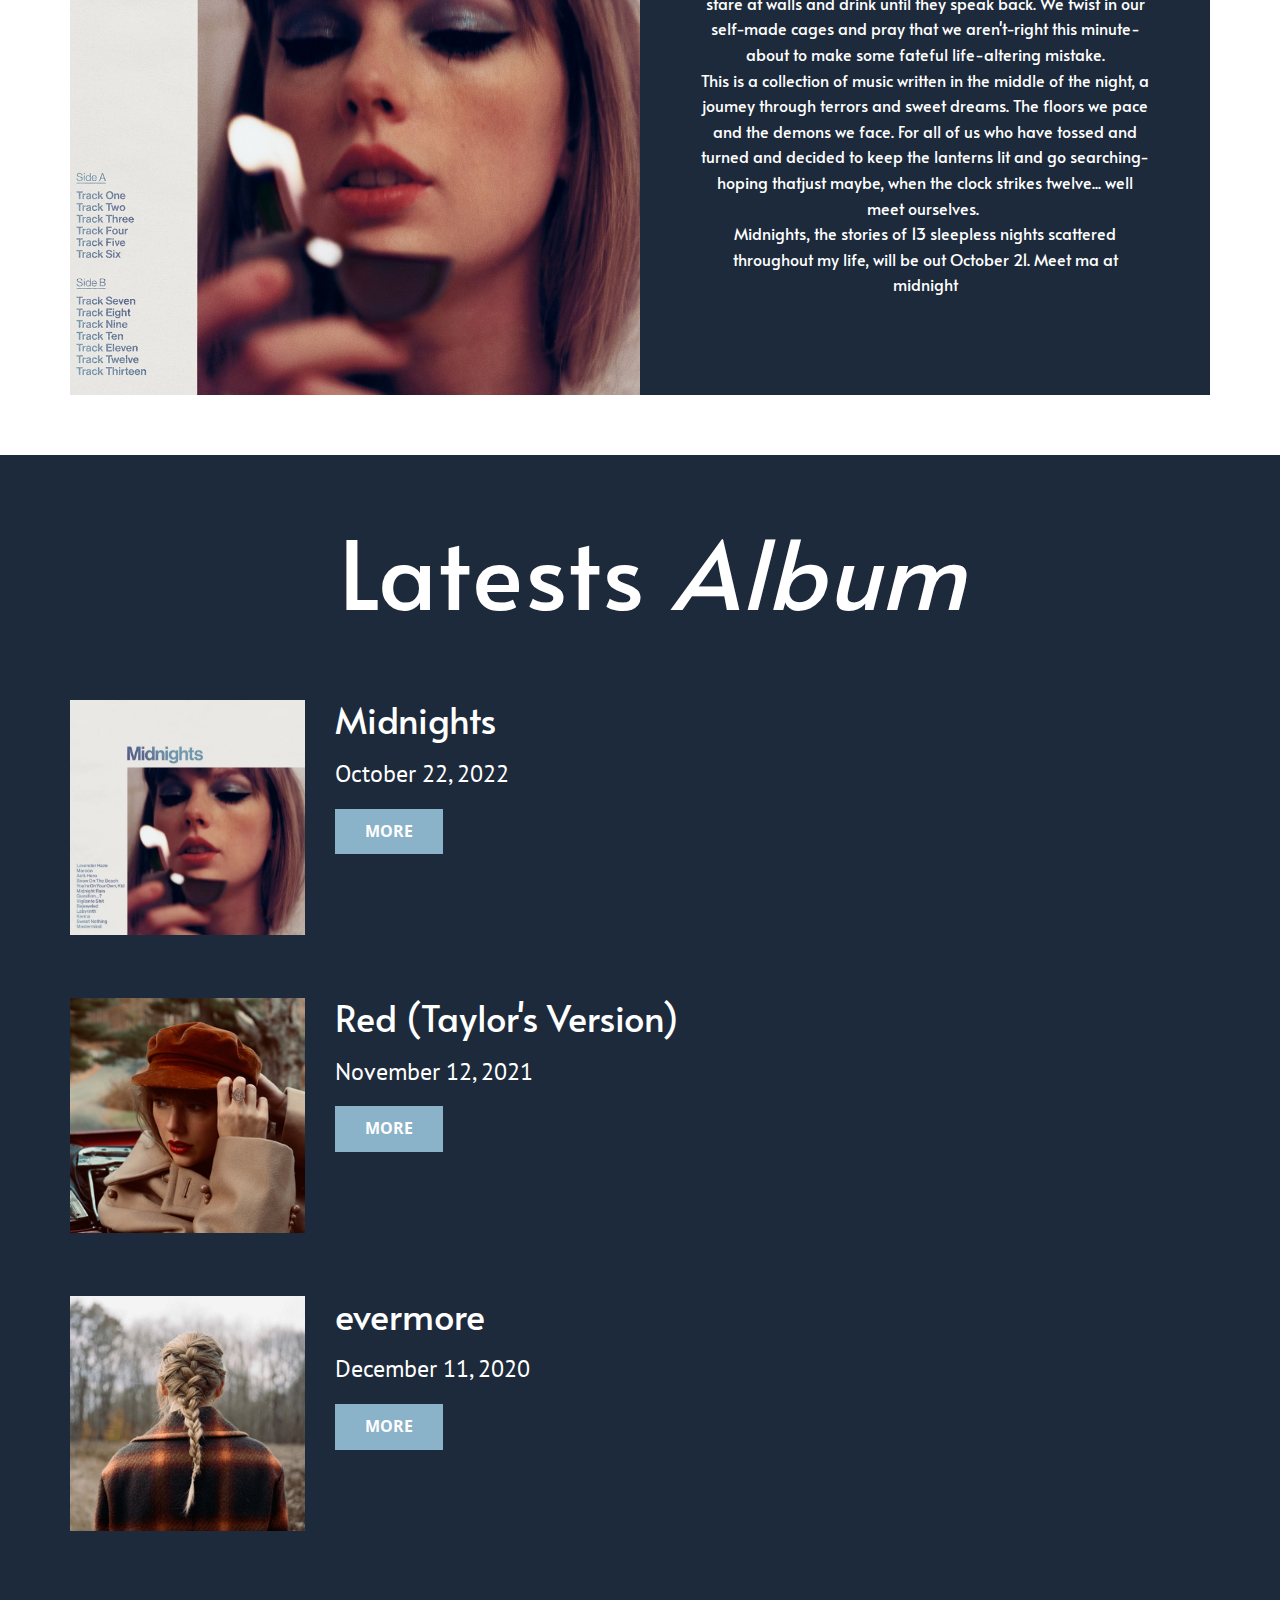
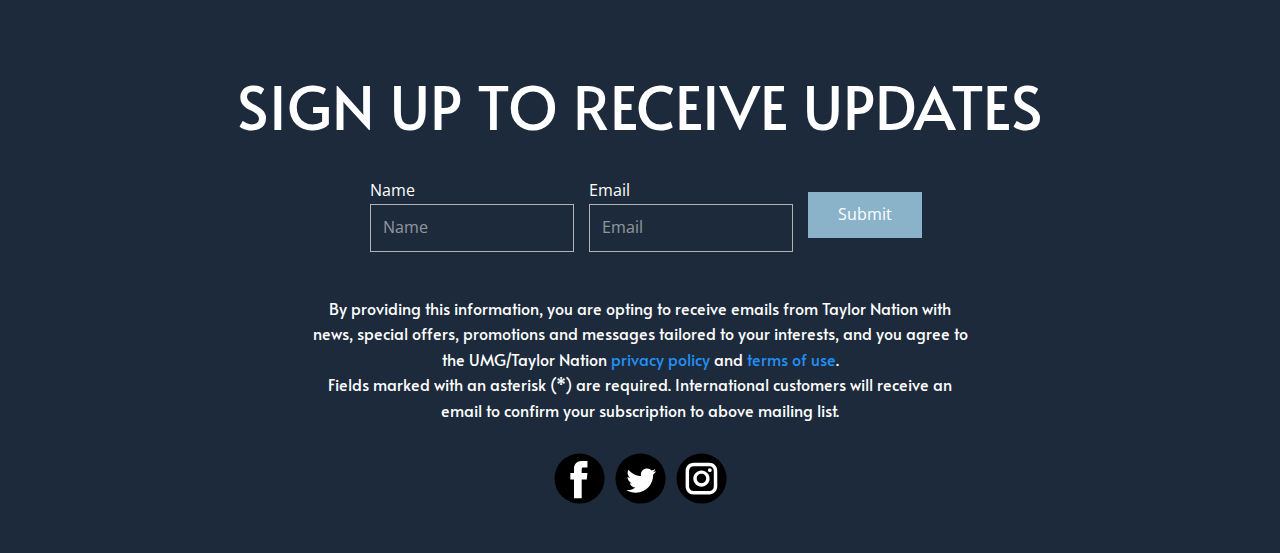
==== commit 9c10413f: "Update index.html" ====
--- a/index.html
+++ b/index.html
@@ -17,14 +17,7 @@
     
     
     
-    <script type="application/ld+json">{
-		"@context": "http://schema.org",
-		"@type": "Organization",
-		"name": "",
-		"sameAs": [
-				"https://www.facebook.com/TaylorSwift",
-				"https://twitter.com/taylorswift13?ref_src=twsrc%5Egoogle%7Ctwcamp%5Eserp%7Ctwgr%5Eauthor",
-				"https://www.instagram.com/taylorswift/"
+
 		]
 }</script>
     <meta name="theme-color" content="#2290f7">
@@ -179,4 +172,4 @@
     
     
   
-</body></html>+</body></html>
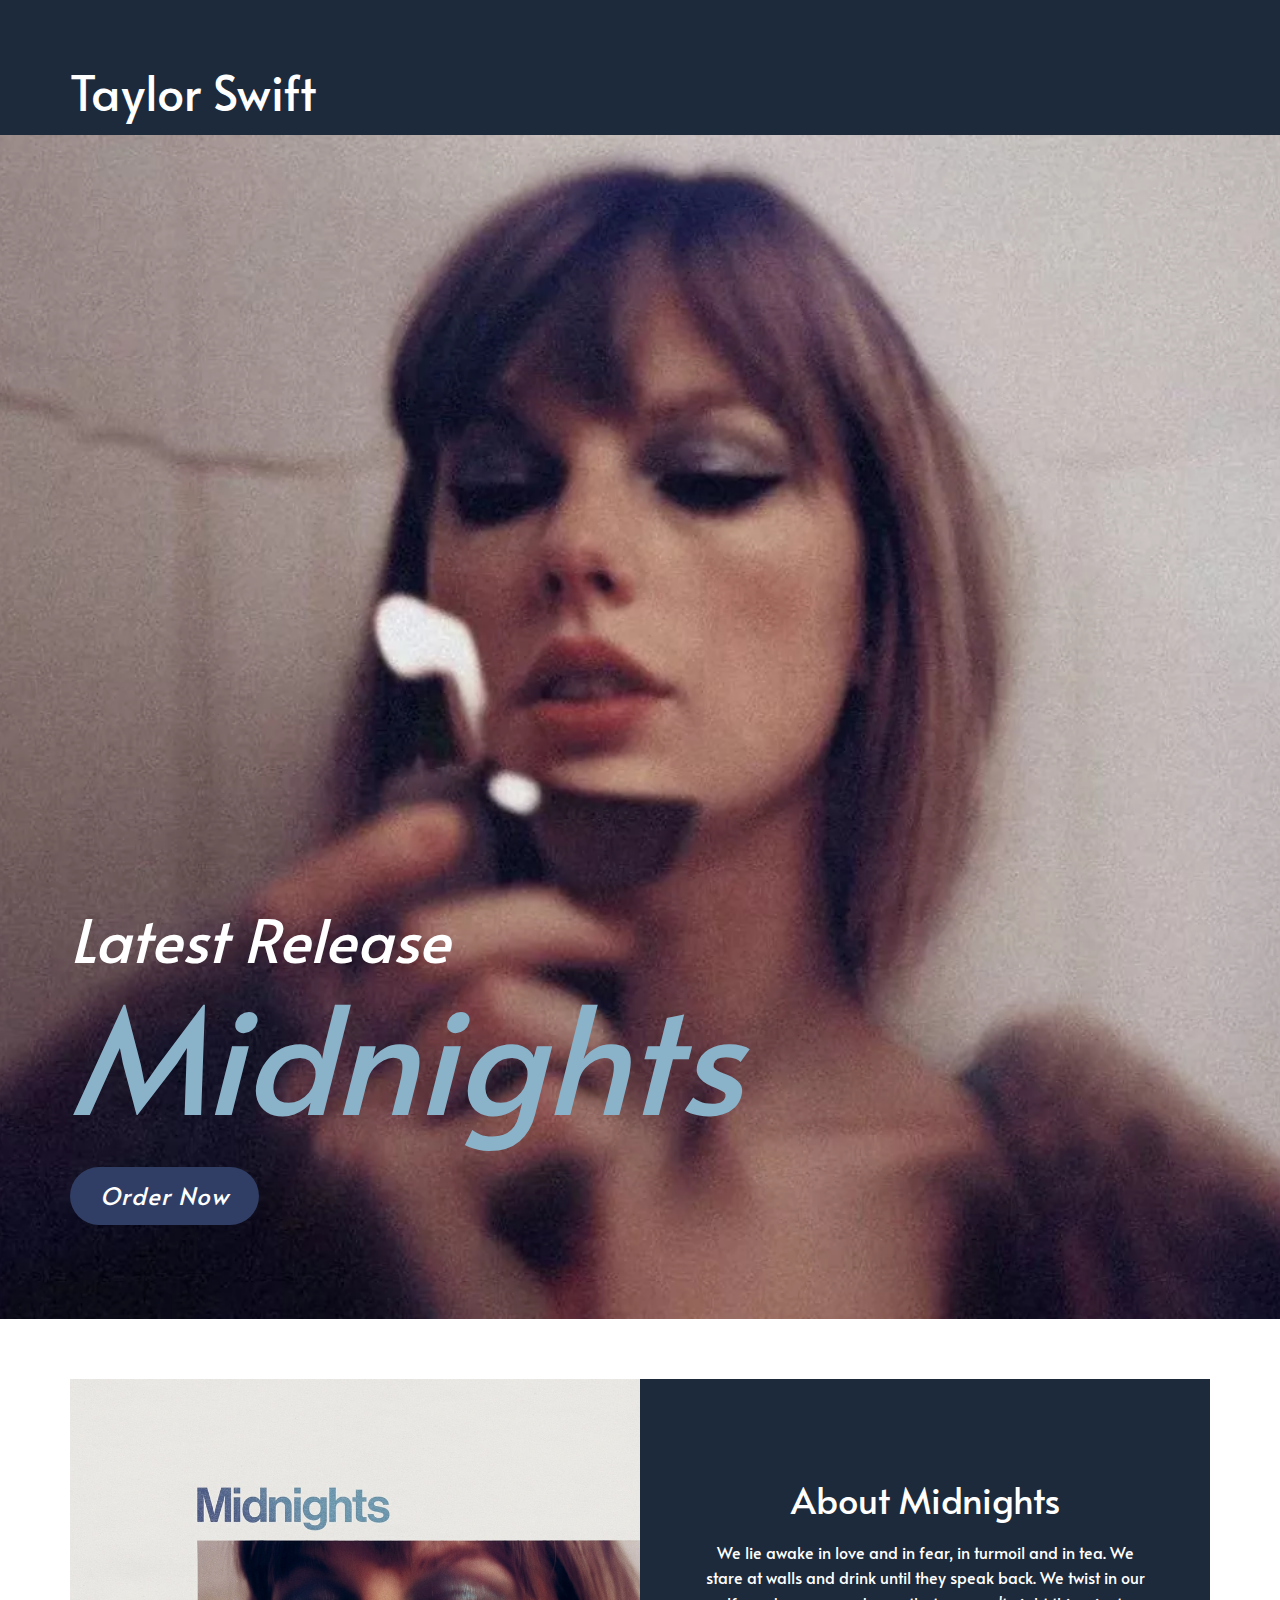
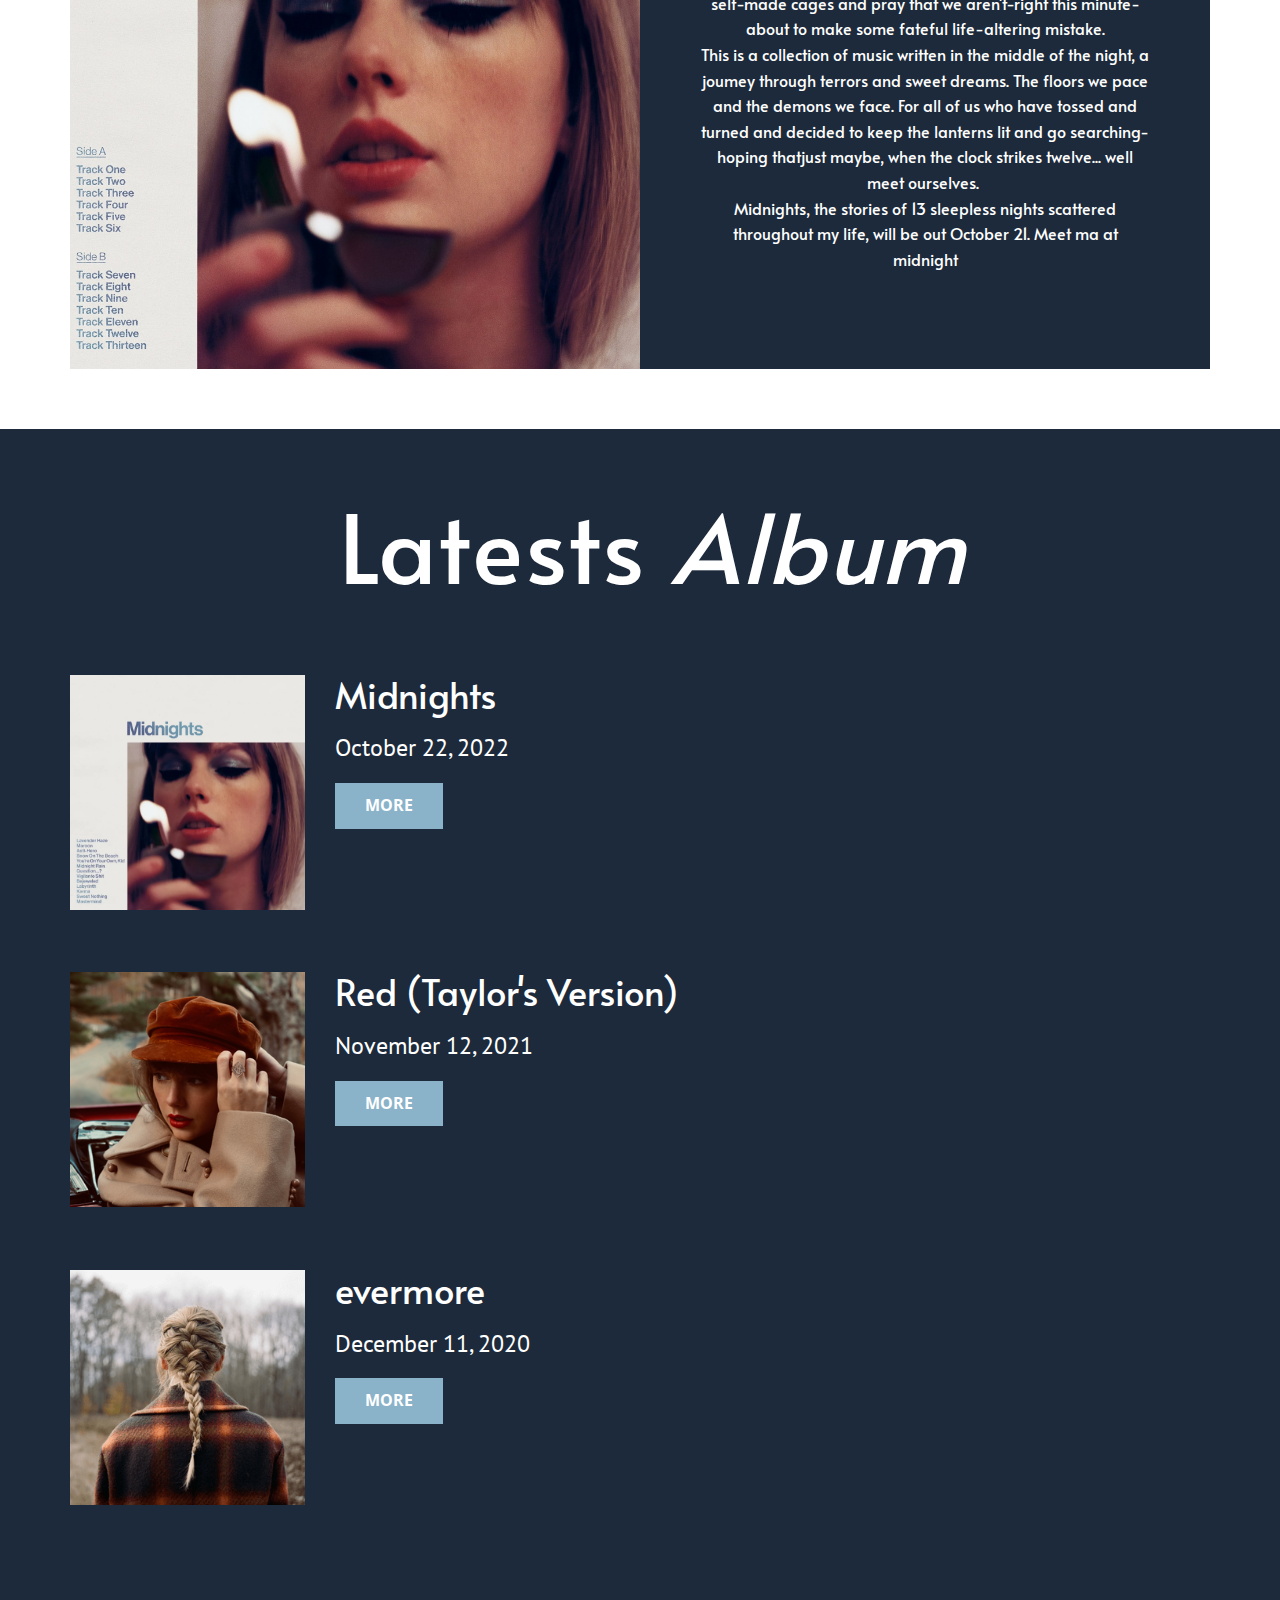
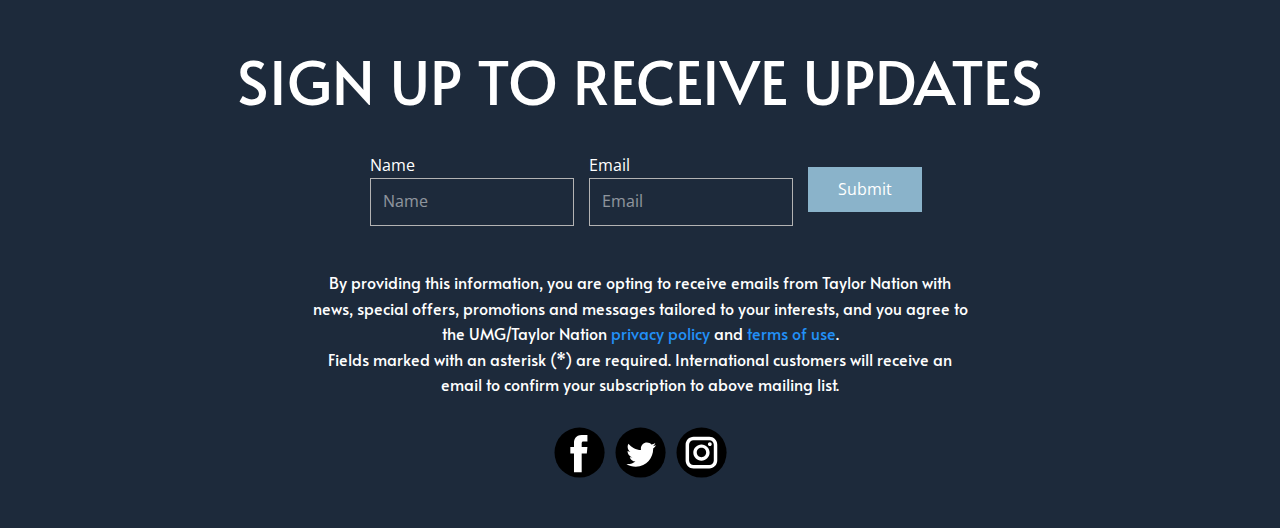
==== commit 41324272: "Update index.html" ====
--- a/index.html
+++ b/index.html
@@ -17,9 +17,7 @@
     
     
     
-
-		]
-}</script>
+</script>
     <meta name="theme-color" content="#2290f7">
     <meta name="twitter:site" content="@">
     <meta name="twitter:card" content="summary_large_image">
